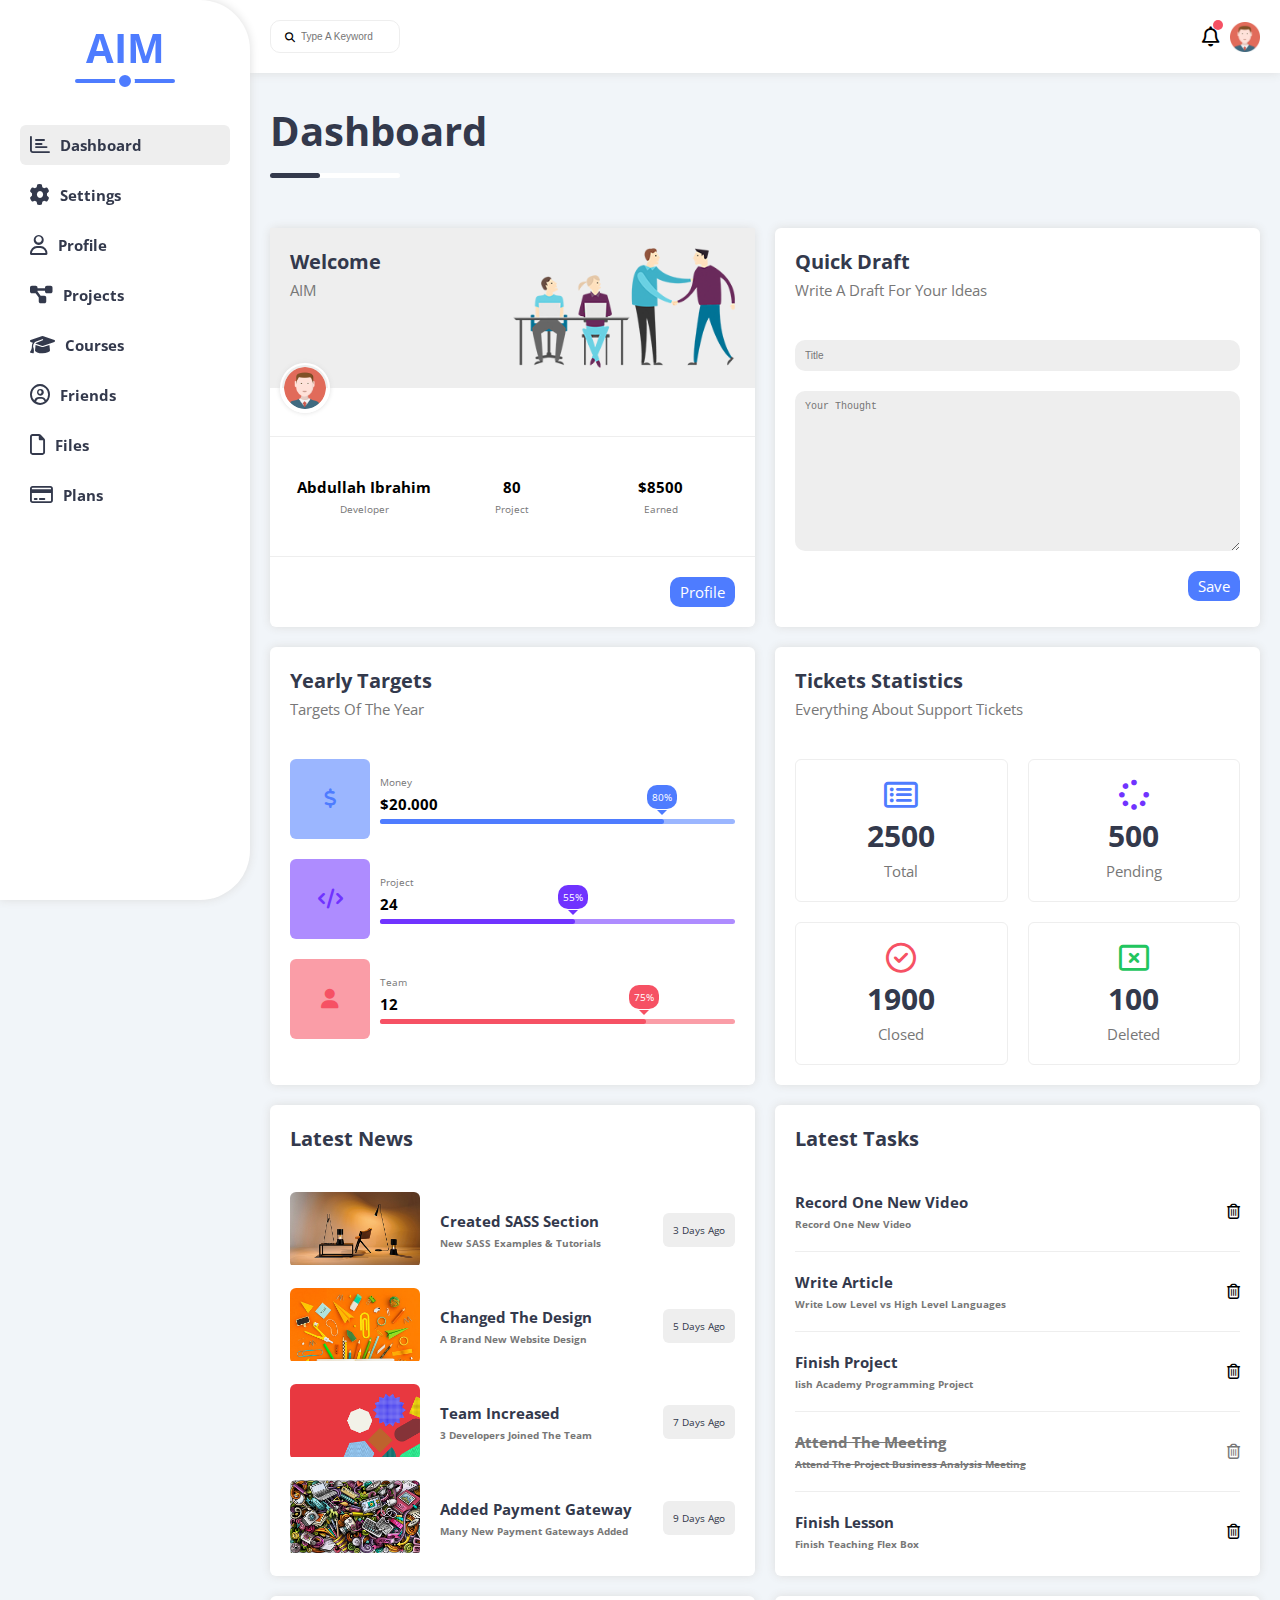
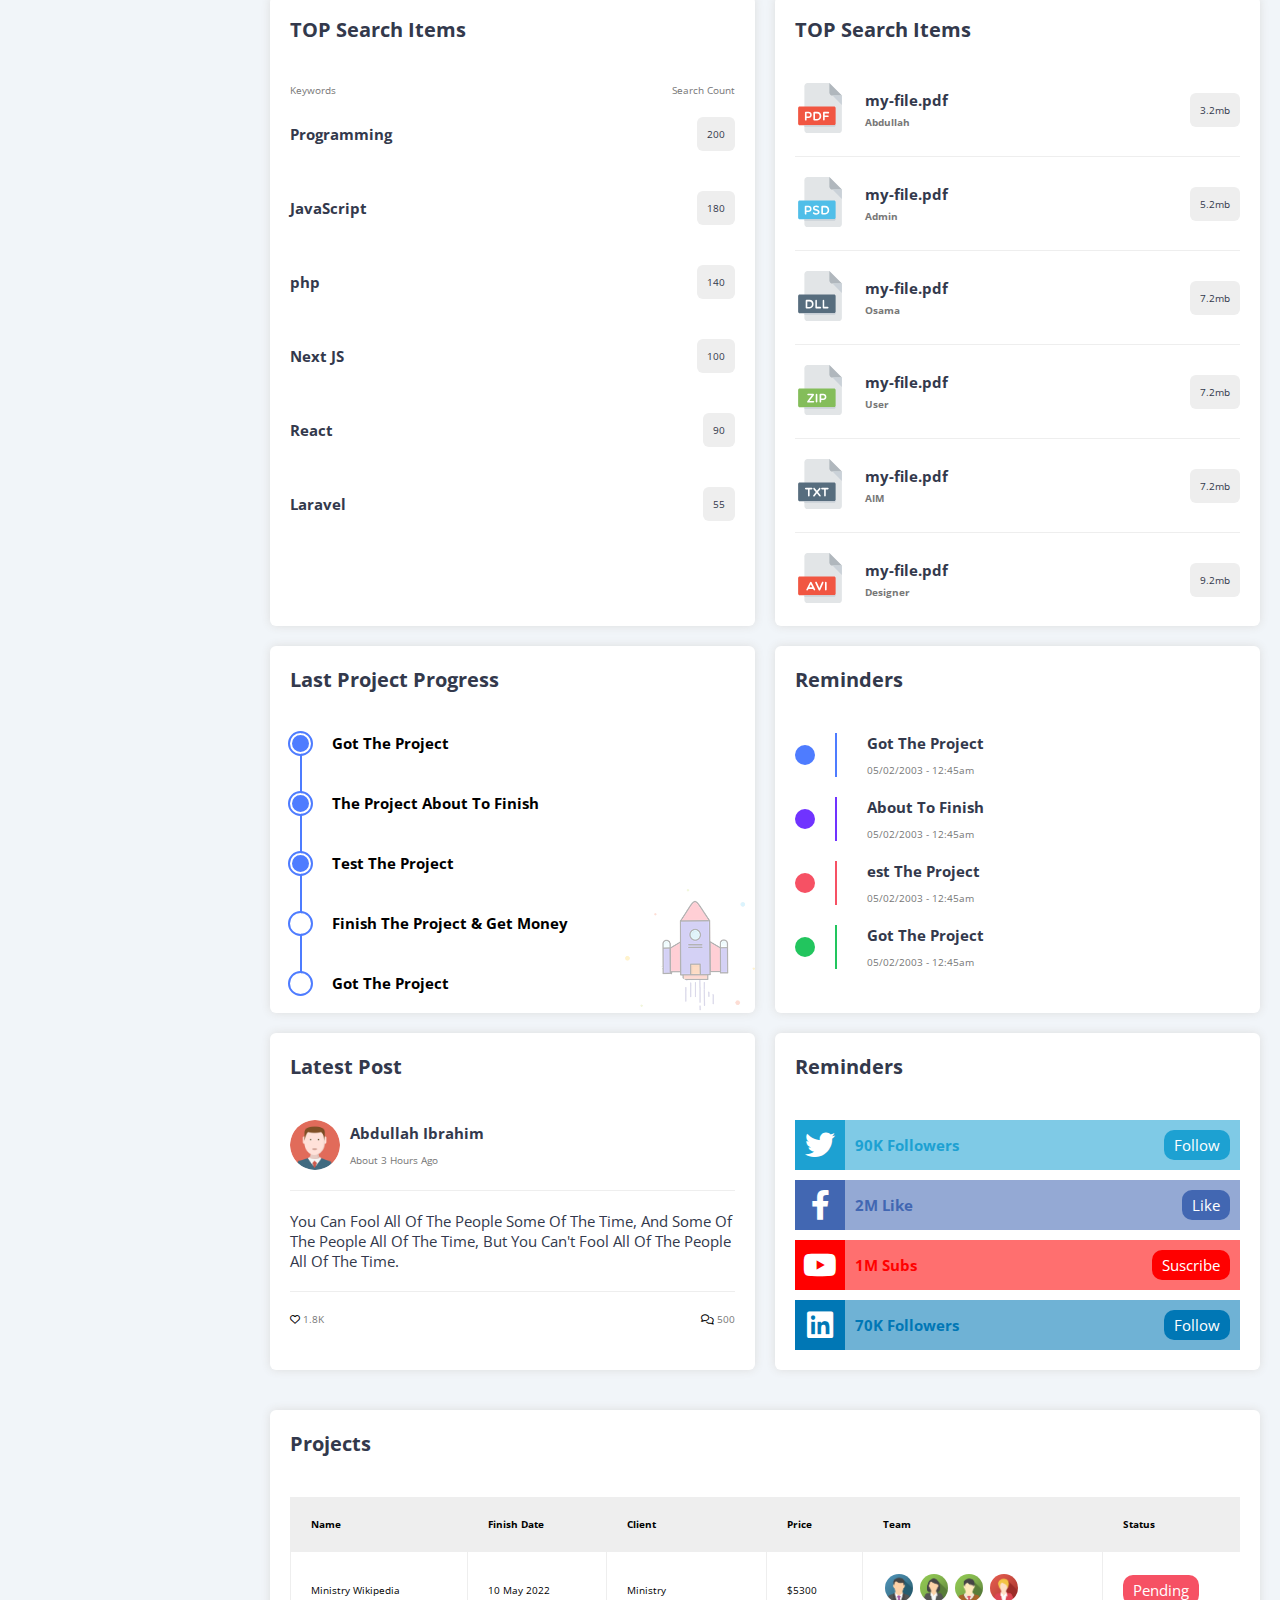
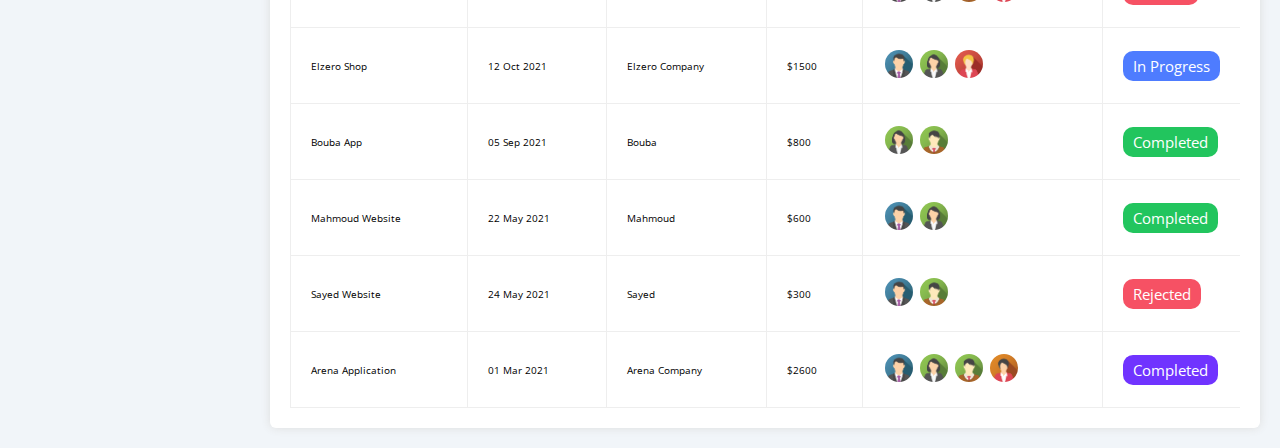
==== index.html @ d577dc4a "Original Project" ====
<!DOCTYPE html>
<html lang="en">
  <head>
    <meta charset="UTF-8" />
    <meta http-equiv="X-UA-Compatible" content="IE=edge" />
    <meta name="viewport" content="width=device-width, initial-scale=1.0" />
    <!-- Framework -->
    <link rel="stylesheet" href="css/framework.css" />
    <link rel="stylesheet" href="css/master.css" />
    <!-- Icons -->
    <link rel="stylesheet" href="css/all.min.css" />
    <!-- Fonts -->
    <link rel="preconnect" href="https://fonts.googleapis.com" />
    <link rel="preconnect" href="https://fonts.gstatic.com" crossorigin />
    <link
      href="https://fonts.googleapis.com/css2?family=Open+Sans:wght@300;400;500;600;700;800&display=swap"
      rel="stylesheet"
    />
    <title>Dashboard</title>
  </head>
  <body>
    <div class="page d-flex">
      <!-- ^ Start sidebar -->
      <div class="sidebar bg-white p-20 box-sh p-fixed h-full">
        <h3
          class="c-1 txt-tm-up txt-c mb-20 fs-40 p-relative mq-s-mt-20 mq-s-fs-15"
        >
          aim
        </h3>
        <ul class="list-none p-0 txt-tm-c c-black">
          <li>
            <a
              class="active d-flex align-c c-black rad-6 p-10 bg-eee mb-10 mq-s-d-c tn-05"
              href="index.html"
            >
              <i class="fa-regular fa-chart-bar fs-20"></i>
              <span class="ml-10 mq-s-hide fs-15">dashboard</span>
            </a>
          </li>
          <li>
            <a
              class="d-flex align-c c-black rad-6 p-10 mb-10 mq-s-d-c tn-05"
              href="settings.html"
            >
              <i class="fa-solid fa-gear fs-20"></i>
              <span class="ml-10 mq-s-hide fs-15">Settings</span>
            </a>
          </li>
          <li>
            <a
              class="d-flex align-c c-black rad-6 p-10 mb-10 mq-s-d-c tn-05"
              href="profile.html"
            >
              <i class="fa-regular fa-user fs-20"></i>
              <span class="ml-10 mq-s-hide fs-15">Profile</span>
            </a>
          </li>
          <li>
            <a
              class="d-flex align-c c-black rad-6 p-10 mb-10 mq-s-d-c tn-05"
              href="projects.html"
            >
              <i class="fa-solid fa-diagram-project fs-20"></i>
              <span class="ml-10 mq-s-hide fs-15">Projects</span>
            </a>
          </li>
          <li>
            <a
              class="d-flex align-c c-black rad-6 p-10 mb-10 mq-s-d-c tn-05"
              href="courses.html"
            >
              <i class="fa-solid fa-graduation-cap fs-20"></i>
              <span class="ml-10 mq-s-hide fs-15">Courses</span>
            </a>
          </li>
          <li>
            <a
              class="d-flex align-c c-black rad-6 p-10 mb-10 mq-s-d-c tn-05"
              href="friends.html"
            >
              <i class="fa-regular fa-circle-user fs-20"></i>
              <span class="ml-10 mq-s-hide fs-15">Friends</span>
            </a>
          </li>
          <li>
            <a
              class="d-flex align-c c-black rad-6 p-10 mb-10 mq-s-d-c tn-05"
              href="files.html"
            >
              <i class="fa-regular fa-file fs-20"></i>
              <span class="ml-10 mq-s-hide fs-15">Files</span>
            </a>
          </li>
          <li>
            <a
              class="d-flex align-c c-black rad-6 p-10 mb-10 mq-s-d-c tn-05"
              href="plans.html"
            >
              <i class="fa-regular fa-credit-card fs-20"></i>
              <span class="ml-10 mq-s-hide fs-15">Plans</span>
            </a>
          </li>
        </ul>
      </div>
      <!-- ^ End sidebar -->
      <div class="content w-full of-h">
        <!-- & Start Head -->
        <div
          class="head bg-white pl-270 mq-s-pl-72 p-20 mq-s-p-10 between-flex box-sh"
        >
          <div class="search p-relative">
            <input
              class="w-130 p-10 pl-30 bd-1-eee rad-10 tn-05"
              type="search"
              placeholder="Type A Keyword"
            />
          </div>
          <div class="icons d-flex align-c gap-10">
            <span class="p-relative notification">
              <i class="fa-regular fa-bell fa-2xl"></i>
            </span>
            <img class="w-30" src="imgs/avatar.png" alt="" />
          </div>
        </div>
        <!-- & End Head -->
        <h1
          class="ml-270 mq-s-ml-72 fs-40 mq-s-fs-30 c-black mt-30 mb-50 p-relative txt-tm-c"
        >
          dashboard
        </h1>
        <div
          class="wrapper d-grid grid-450 mobile-grid gap-20 pl-270 mq-s-pl-72 p-20 mq-s-p-10"
        >
          <!-- ! Start Welcome -->
          <div class="welcome box-sh mq-s-txt-c rad-6 bg-white txt-tm-c">
            <div
              class="intro bg-eee p-20 mq-s-p-10 mq-s-pb-30 d-flex space-between"
            >
              <div>
                <h2 class="m-0 fs-20 c-black txt-tm-c">welcome</h2>
                <p class="c-grey mt-5 fs-15 txt-tm-up">aim</p>
              </div>
              <img class="max-w-half mq-s-hide" src="imgs/welcome.png" alt="" />
            </div>
            <img src="imgs/avatar.png" alt="" class="avatar w-50 rounded" />
            <div
              class="body mt-20 mq-s-mt-10 mb-20 mq-s-mb-10 p-20 mq-s-p-10 d-flex mobile-block bdt-1-eee bdb-1-eee"
            >
              <div class="pt-20 mq-s-pb-10 pb-20 mq-s-pb-10 txt-c flex-1">
                <h3 class="fs-15 txt-tm-c">abdullah ibrahim</h3>
                <p class="txt-tm-c c-grey mt-5">developer</p>
              </div>
              <div class="pt-20 mq-s-pb-10 pb-20 mq-s-pb-10 txt-c flex-1">
                <h3 class="fs-15 txt-tm-c">80</h3>
                <p class="txt-tm-c c-grey mt-5">project</p>
              </div>
              <div class="pt-20 mq-s-pb-10 pb-20 mq-s-pb-10 txt-c flex-1">
                <h3 class="fs-15 txt-tm-c">$8500</h3>
                <p class="txt-tm-c c-grey mt-5">earned</p>
              </div>
            </div>
            <a
              href="profile.html"
              class="visit mb-20 mq-s-mb-10 mr-20 mq-m-lr-auto ml-auto bg-1 c-white btn-shape"
              >Profile</a
            >
          </div>
          <!-- ! End Welcome -->
          <!-- ! Start Drafts -->
          <div class="draft box-sh rad-6 bg-white">
            <div class="intro p-20 mq-s-p-10 mq-s-pb-30 txt-tm-c">
              <h2 class="m-0 fs-20 c-black">quick draft</h2>
              <p class="c-grey mt-5 fs-15">write a draft for your ideas</p>
            </div>
            <div class="form p-20 mq-s-p-10 d-flex f-column gap-20 mq-s-gap-10">
              <input
                type="text"
                placeholder="Title"
                class="bg-eee bd-none rad-10 p-10"
              />
              <textarea
                placeholder="Your Thought"
                class="bg-eee bd-none rad-10 p-10 h-160"
              ></textarea>
            </div>
            <a
              href="index.html"
              class="visit mb-20 mq-s-mb-10 mr-20 mq-m-lr-auto ml-auto bg-1 c-white btn-shape"
              >Save</a
            >
          </div>
          <!-- ! End Drafts -->
          <!-- ! Start Targets -->
          <div class="targets box-sh bg-white rad-6">
            <div class="intro p-20 mq-s-p-10 mq-s-pb-30 txt-tm-c">
              <h2 class="m-0 fs-20 c-black">Yearly Targets</h2>
              <p class="c-grey mt-5 fs-15">Targets Of The Year</p>
            </div>
            <div class="targets-row p-20 mq-s-p-10 d-flex f-column gap-20">
              <div class="target-row d-flex align-c gap-10">
                <div class="icon bg-1-t center-flex rad-6 w-80 h-80">
                  <i class="fa-solid fa-dollar-sign fs-20 c-1"></i>
                </div>
                <div class="info flex-1">
                  <p class="mb-5 c-grey">Money</p>
                  <h3 class="fs-15 mb-5">$20.000</h3>
                  <div class="prog-holder w-full h-5 rad-10 rad-10 bg-1-t">
                    <span
                      style="width: 80%"
                      data-progress="80%"
                      class="d-block c-white p-relative h-5 rad-10 bg-1"
                    ></span>
                  </div>
                </div>
              </div>
              <div class="target-row d-flex align-c gap-10">
                <div class="icon bg-2-t center-flex rad-6 w-80 h-80">
                  <i class="fa-solid fa-code fs-20 c-2"></i>
                </div>
                <div class="info flex-1">
                  <p class="mb-5 c-grey">Project</p>
                  <h3 class="fs-15 mb-5">24</h3>
                  <div class="prog-holder w-full h-5 rad-10 rad-10 bg-2-t">
                    <span
                      style="width: 55%"
                      data-progress="55%"
                      class="d-block c-white p-relative h-5 rad-10 bg-2"
                    ></span>
                  </div>
                </div>
              </div>
              <div class="target-row d-flex align-c gap-10">
                <div class="icon bg-3-t center-flex rad-6 w-80 h-80">
                  <i class="fa-solid fa-user fs-20 c-3"></i>
                </div>
                <div class="info flex-1">
                  <p class="mb-5 c-grey">Team</p>
                  <h3 class="fs-15 mb-5">12</h3>
                  <div class="prog-holder w-full h-5 rad-10 rad-10 bg-3-t">
                    <span
                      style="width: 75%"
                      data-progress="75%"
                      class="d-block c-white p-relative h-5 rad-10 bg-3"
                    ></span>
                  </div>
                </div>
              </div>
            </div>
          </div>
          <!-- ! End Targets -->
          <!-- ! Start Tickets -->
          <div class="ticket box-sh bg-white rad-6">
            <div class="intro p-20 mq-s-p-10 mq-s-pb-30 txt-tm-c">
              <h2 class="m-0 fs-20 c-black">Tickets Statistics</h2>
              <p class="c-grey mt-5 fs-15">Everything About Support Tickets</p>
            </div>
            <div
              class="tickets-card p-20 mq-s-p-10 d-flex f-wrap gap-20 mq-s-gap-10"
            >
              <div
                class="card bd-1-eee rad-6 c-grey fs-15 center-flex f-column p-20 mq-s-p-10"
              >
                <i class="fa-regular fa-rectangle-list fa-2x mb-5 c-1"></i>
                <span class="d-block c-black fw-bold fs-20 mb-5">2500</span>
                Total
              </div>
              <div
                class="card bd-1-eee rad-6 c-grey fs-15 center-flex f-column p-20 mq-s-p-10"
              >
                <i class="fa-solid fa-spinner fa-2x mb-5 c-2"></i>
                <span class="d-block c-black fw-bold fs-20 mb-5">500</span>
                Pending
              </div>
              <div
                class="card bd-1-eee rad-6 c-grey fs-15 center-flex f-column p-20 mq-s-p-10"
              >
                <i class="fa-regular fa-circle-check fa-2x mb-5 c-3"></i>
                <span class="d-block c-black fw-bold fs-20 mb-5">1900</span>
                Closed
              </div>
              <div
                class="card bd-1-eee rad-6 c-grey fs-15 center-flex f-column p-20 mq-s-p-10"
              >
                <i class="fa-regular fa-rectangle-xmark fa-2x mb-5 c-4"></i>
                <span class="d-block c-black fw-bold fs-20 mb-5">100</span>
                Deleted
              </div>
            </div>
          </div>
          <!-- ! End Tickets -->
          <!-- ! End latest News -->
          <div class="latest-news box-sh bg-white rad-6">
            <div class="intro p-20 mq-s-p-10 mq-s-pb-30 txt-tm-c">
              <h2 class="m-0 fs-20 c-black">Latest News</h2>
            </div>
            <div class="news f-column p-20 mq-s-p-10 d-flex">
              <div class="news-row pb-20 center-flex gap-20 mq-s-gap-10">
                <div class="img of-h rad-6">
                  <img class="w-130" src="imgs/news-01.png" alt="" />
                </div>
                <div class="info between-flex flex-1">
                  <h3 class="c-black fs-15">
                    Created SASS Section
                    <span class="d-block c-grey mt-5"
                      >New SASS Examples & Tutorials</span
                    >
                  </h3>
                  <p class="p-10 rad-6 bg-eee c-black">3 Days Ago</p>
                </div>
              </div>
              <div class="news-row pb-20 center-flex gap-20 mq-s-gap-10">
                <div class="img of-h rad-6">
                  <img class="w-130" src="imgs/news-02.png" alt="" />
                </div>
                <div class="info between-flex flex-1">
                  <h3 class="c-black fs-15">
                    Changed The Design
                    <span class="d-block c-grey mt-5"
                      >A Brand New Website Design</span
                    >
                  </h3>
                  <p class="p-10 rad-6 bg-eee c-black">5 Days Ago</p>
                </div>
              </div>
              <div class="news-row pb-20 center-flex gap-20 mq-s-gap-10">
                <div class="img of-h rad-6">
                  <img class="w-130" src="imgs/news-03.png" alt="" />
                </div>
                <div class="info between-flex flex-1">
                  <h3 class="c-black fs-15">
                    Team Increased
                    <span class="d-block c-grey mt-5"
                      >3 Developers Joined The Team</span
                    >
                  </h3>
                  <p class="p-10 rad-6 bg-eee c-black">7 Days Ago</p>
                </div>
              </div>
              <div class="news-row center-flex gap-20 mq-s-gap-10">
                <div class="img of-h rad-6">
                  <img class="w-130" src="imgs/news-04.png" alt="" />
                </div>
                <div class="info between-flex flex-1">
                  <h3 class="c-black fs-15">
                    Added Payment Gateway
                    <span class="d-block c-grey mt-5"
                      >Many New Payment Gateways Added</span
                    >
                  </h3>
                  <p class="p-10 rad-6 bg-eee c-black">9 Days Ago</p>
                </div>
              </div>
            </div>
          </div>
          <!-- ! End latest News -->
          <!-- ! Start latest Tasks -->
          <div class="latest-tasks box-sh bg-white rad-6">
            <div class="intro p-20 mq-s-p-10 mq-s-pb-30 txt-tm-c">
              <h2 class="m-0 fs-20 c-black">Latest Tasks</h2>
            </div>
            <div class="tasks f-column p-20 mq-s-p-10 d-flex gap-20">
              <div
                class="info pb-20 mq-s-pt-10 mq-s-pb-10 bdb-1-eee between-flex flex-1"
              >
                <h3 class="c-black fs-15">
                  Record One New Video
                  <span class="d-block mt-5 c-grey">Record One New Video</span>
                </h3>
                <i class="fa-regular fa-trash-can delete fs-15 tn-05"></i>
              </div>
              <div class="info pb-20 mq-s-pb-10 bdb-1-eee between-flex flex-1">
                <h3 class="c-black fs-15">
                  Write Article
                  <span class="d-block 15 mt-5 c-grey"
                    >Write Low Level vs High Level Languages</span
                  >
                </h3>
                <i class="fa-regular fa-trash-can delete fs-15 tn-05"></i>
              </div>
              <div class="info pb-20 mq-s-pb-10 bdb-1-eee between-flex flex-1">
                <h3 class="c-black fs-15">
                  Finish Project
                  <span class="d-block mt-5 c-grey"
                    >lish Academy Programming Project</span
                  >
                </h3>
                <i class="fa-regular fa-trash-can delete fs-15 tn-05"></i>
              </div>
              <div class="info pb-20 mq-s-pb-10 bdb-1-eee between-flex flex-1">
                <h3 class="fd-done c-grey fs-15">
                  Attend The Meeting
                  <span class="fd-done d-block mt-5 c-grey"
                    >Attend The Project Business Analysis Meeting</span
                  >
                </h3>
                <i
                  class="fa-regular fa-trash-can delete fs-15 c-grey tn-05"
                ></i>
              </div>
              <div class="info between-flex flex-1">
                <h3 class="c-black fs-15">
                  Finish Lesson
                  <span class="d-block mt-5 c-grey"
                    >Finish Teaching Flex Box</span
                  >
                </h3>
                <i class="fa-regular fa-trash-can delete fs-15 tn-05"></i>
              </div>
            </div>
          </div>
          <!-- ! End latest Tasks -->
          <!-- ! Start TOP Search -->
          <div class="top-search box-sh bg-white rad-6">
            <div class="intro p-20 mq-s-p-10 mq-s-pb-30 txt-tm-c">
              <h2 class="m-0 fs-20 c-black">TOP Search Items</h2>
            </div>
            <div class="items d-flex f-column p-20 mq-s-p-10 d-flex">
              <div class="info pb-10 mq-s-pt-10 between-flex flex-1">
                <p class="c-grey">Keywords</p>
                <p class="c-grey">Search Count</p>
              </div>
              <div
                class="info pt-20 pb-20 mq-s-pt-10 mq-s-pb-10 between-flex flex-1"
              >
                <h3 class="c-black fs-15">Programming</h3>
                <p class="p-10 rad-6 bg-eee c-black">200</p>
              </div>
              <div
                class="info pt-20 pb-20 mq-s-pt-10 mq-s-pb-10 between-flex flex-1"
              >
                <h3 class="c-black fs-15">JavaScript</h3>
                <p class="p-10 rad-6 bg-eee c-black">180</p>
              </div>
              <div
                class="info pt-20 pb-20 mq-s-pt-10 mq-s-pb-10 between-flex flex-1"
              >
                <h3 class="c-black fs-15">php</h3>
                <p class="p-10 rad-6 bg-eee c-black">140</p>
              </div>
              <div
                class="info pt-20 pb-20 mq-s-pt-10 mq-s-pb-10 between-flex flex-1"
              >
                <h3 class="c-black fs-15">Next JS</h3>
                <p class="p-10 rad-6 bg-eee c-black">100</p>
              </div>
              <div
                class="info pt-20 pb-20 mq-s-pt-10 mq-s-pb-10 between-flex flex-1"
              >
                <h3 class="c-black fs-15">React</h3>
                <p class="p-10 rad-6 bg-eee c-black">90</p>
              </div>
              <div class="info pt-20 mq-s-pt-10 between-flex flex-1">
                <h3 class="c-black fs-15">Laravel</h3>
                <p class="p-10 rad-6 bg-eee c-black">55</p>
              </div>
            </div>
          </div>
          <!-- ! End TOP Search -->
          <!-- ! Start Latest Uploads -->
          <div class="latest-uploads box-sh bg-white rad-6">
            <div class="intro p-20 mq-s-p-10 mq-s-pb-30 txt-tm-c">
              <h2 class="m-0 fs-20 c-black">TOP Search Items</h2>
            </div>
            <div class="news f-column p-20 mq-s-p-10 d-flex">
              <div
                class="news-row bdb-1-eee pb-20 center-flex gap-20 mq-s-gap-10"
              >
                <div class="img of-h rad-6">
                  <img class="w-50" src="imgs/pdf.svg" alt="" />
                </div>
                <div class="info between-flex flex-1">
                  <h3 class="c-black fs-15">
                    my-file.pdf
                    <span class="d-block c-grey mt-5">Abdullah</span>
                  </h3>
                  <p class="p-10 rad-6 bg-eee c-black">3.2mb</p>
                </div>
              </div>
              <div
                class="news-row bdb-1-eee pt-20 pb-20 center-flex gap-20 mq-s-gap-10"
              >
                <div class="img of-h rad-6">
                  <img class="w-50" src="imgs/psd.svg" alt="" />
                </div>
                <div class="info between-flex flex-1">
                  <h3 class="c-black fs-15">
                    my-file.pdf
                    <span class="d-block c-grey mt-5">Admin</span>
                  </h3>
                  <p class="p-10 rad-6 bg-eee c-black">5.2mb</p>
                </div>
              </div>
              <div
                class="news-row bdb-1-eee pt-20 pb-20 center-flex gap-20 mq-s-gap-10"
              >
                <div class="img of-h rad-6">
                  <img class="w-50" src="imgs/dll.svg" alt="" />
                </div>
                <div class="info between-flex flex-1">
                  <h3 class="c-black fs-15">
                    my-file.pdf
                    <span class="d-block c-grey mt-5">Osama</span>
                  </h3>
                  <p class="p-10 rad-6 bg-eee c-black">7.2mb</p>
                </div>
              </div>
              <div
                class="news-row bdb-1-eee pt-20 pb-20 center-flex gap-20 mq-s-gap-10"
              >
                <div class="img of-h rad-6">
                  <img class="w-50" src="imgs/zip.svg" alt="" />
                </div>
                <div class="info between-flex flex-1">
                  <h3 class="c-black fs-15">
                    my-file.pdf
                    <span class="d-block c-grey mt-5">User</span>
                  </h3>
                  <p class="p-10 rad-6 bg-eee c-black">7.2mb</p>
                </div>
              </div>
              <div
                class="news-row bdb-1-eee pt-20 pb-20 center-flex gap-20 mq-s-gap-10"
              >
                <div class="img of-h rad-6">
                  <img class="w-50" src="imgs/txt.svg" alt="" />
                </div>
                <div class="info between-flex flex-1">
                  <h3 class="c-black fs-15">
                    my-file.pdf
                    <span class="d-block c-grey mt-5">AIM</span>
                  </h3>
                  <p class="p-10 rad-6 bg-eee c-black">7.2mb</p>
                </div>
              </div>
              <div class="news-row pt-20 center-flex gap-20 mq-s-gap-10">
                <div class="img of-h rad-6">
                  <img class="w-50" src="imgs/avi.svg" alt="" />
                </div>
                <div class="info between-flex flex-1">
                  <h3 class="c-black fs-15">
                    my-file.pdf
                    <span class="d-block c-grey mt-5">Designer</span>
                  </h3>
                  <p class="p-10 rad-6 bg-eee c-black">9.2mb</p>
                </div>
              </div>
            </div>
          </div>
          <!-- ! End Latest Uploads -->
          <!-- ! End Last Project -->
          <div class="last-project p-relative box-sh bg-white rad-6">
            <img class="p-absolute w-130" src="imgs/project.png" alt="" />
            <div class="intro p-20 mq-s-p-10 mq-s-pb-30 txt-tm-c">
              <h2 class="m-0 fs-20 c-black">Last Project Progress</h2>
            </div>
            <ul
              class="list-none d-flex f-column pr-20 pl-30 mt-20 mq-s-mt-10 ml-30 mb-20 bdl-2-bg1"
            >
              <li class="pb-20 p-relative done fs-15 fw-bold">
                Got The Project
              </li>
              <li class="pb-20 pt-20 p-relative done fs-15 fw-bold">
                The Project About To Finish
              </li>
              <li class="pb-20 pt-20 p-relative done fs-15 fw-bold">
                Test The Project
              </li>
              <li class="pb-20 pt-20 p-relative current fs-15 fw-bold">
                Finish The Project & Get Money
              </li>
              <li class="p-relative pt-20 fs-15 fw-bold">Got The Project</li>
            </ul>
          </div>
          <!-- ! End Last Project -->
          <!-- ! Start Reminders -->
          <div class="reminders box-sh bg-white rad-6">
            <div class="intro p-20 mq-s-p-10 mq-s-pb-30 txt-tm-c">
              <h2 class="m-0 fs-20 c-black">Reminders</h2>
            </div>
            <ul class="list-none d-flex f-column p-20 mq-s-p-10">
              <li class="pb-20 d-flex align-c">
                <span class="d-block rounded mr-20 bg-1 p-10"></span>
                <div class="d-flex f-column gap-10 pl-30 bdl-2-bg1">
                  <h3 class="c-black fs-15">Got The Project</h3>
                  <p class="c-grey">05/02/2003 - 12:45am</p>
                </div>
              </li>
              <li class="pb-20 d-flex align-c">
                <span class="d-block rounded mr-20 bg-2 p-10"></span>
                <div class="d-flex f-column gap-10 pl-30 bdl-2-bg2">
                  <h3 class="c-black fs-15">About To Finish</h3>
                  <p class="c-grey">05/02/2003 - 12:45am</p>
                </div>
              </li>
              <li class="pb-20 d-flex align-c">
                <span class="d-block rounded mr-20 bg-3 p-10"></span>
                <div class="d-flex f-column gap-10 pl-30 bdl-2-bg3">
                  <h3 class="c-black fs-15">est The Project</h3>
                  <p class="c-grey">05/02/2003 - 12:45am</p>
                </div>
              </li>
              <li class="d-flex align-c">
                <span class="d-block rounded mr-20 bg-4 p-10"></span>
                <div class="d-flex f-column gap-10 pl-30 bdl-2-bg4">
                  <h3 class="c-black fs-15">Got The Project</h3>
                  <p class="c-grey">05/02/2003 - 12:45am</p>
                </div>
              </li>
            </ul>
          </div>
          <!-- ! End Reminders -->
          <!-- ! End Latest Post -->
          <div class="latest-post box-sh bg-white rad-6 p-20 mq-s-p-10">
            <div class="intro mb-20 mq-s-mb-30 txt-tm-c">
              <h2 class="m-0 fs-20 c-black">Latest Post</h2>
            </div>
            <div class="posts d-flex f-column pt-20 mq-s-pt-10">
              <div class="info d-flex align-c gap-10 pb-20 bdb-1-eee">
                <img class="rounded w-50" src="imgs/avatar.png" alt="" />
                <div class="d-flex f-column gap-10">
                  <h3 class="c-black fs-15">Abdullah Ibrahim</h3>
                  <p class="c-grey">About 3 Hours Ago</p>
                </div>
              </div>
              <div class="text pt-20 pb-20 bdb-1-eee c-black fs-15">
                You Can Fool All Of The People Some Of The Time, And Some Of The
                People All Of The Time, But You Can't Fool All Of The People All
                Of The Time.
              </div>
              <div class="reacts between-flex pt-20">
                <div class="react">
                  <i class="fa-regular fa-heart"></i>
                  <span class="c-grey">1.8K</span>
                </div>
                <div class="comment">
                  <i class="fa-regular fa-comments"></i>
                  <span class="c-grey">500</span>
                </div>
              </div>
            </div>
          </div>
          <!-- ! End Latest Post -->
          <!-- ! Social Media Stats -->
          <div class="social-media box-sh bg-white rad-6 p-20 mq-s-p-10">
            <div class="intro mb-20 mq-s-mb-30 txt-tm-c">
              <h2 class="m-0 fs-20 c-black">Reminders</h2>
            </div>
            <div class="medias d-flex f-column gap-10 pt-20 mq-s-pt-10">
              <div class="media-row d-flex">
                <div class="icon center-flex w-50 tn-05">
                  <i class="fab fa-twitter fs-30 c-white"></i>
                </div>
                <div class="stat between-flex flex-1 p-10">
                  <span class="fw-bold fs-15">90K Followers</span>
                  <a href="#" class="visit c-white btn-shape">Follow</a>
                </div>
              </div>
              <div class="media-row d-flex">
                <div class="icon center-flex w-50 tn-05">
                  <i class="fab fa-facebook-f fs-30 c-white"></i>
                </div>
                <div class="stat between-flex flex-1 p-10">
                  <span class="fw-bold fs-15">2M Like</span>
                  <a href="#" class="visit c-white btn-shape">Like</a>
                </div>
              </div>
              <div class="media-row d-flex">
                <div class="icon center-flex w-50 tn-05">
                  <i class="fab fa-youtube fs-30 c-white"></i>
                </div>
                <div class="stat between-flex flex-1 p-10">
                  <span class="fw-bold fs-15">1M Subs</span>
                  <a href="#" class="visit c-white btn-shape">Suscribe</a>
                </div>
              </div>
              <div class="media-row d-flex">
                <div class="icon center-flex w-50 tn-05">
                  <i class="fab fa-linkedin fs-30 c-white"></i>
                </div>
                <div class="stat between-flex flex-1 p-10">
                  <span class="fw-bold fs-15">70K Followers</span>
                  <a href="#" class="visit c-white btn-shape">Follow</a>
                </div>
              </div>
            </div>
          </div>
          <!-- ! Social Media Stats -->
        </div>
        <!-- ! Social Projects -->
        <div
          class="project-table ml-270 mq-s-ml-72 p-20 mq-s-p-10 box-sh bg-white rad-6 m-20"
        >
          <div class="intro mb-20 mq-s-mb-30 txt-tm-c">
            <h2 class="m-0 fs-20 c-black">Projects</h2>
          </div>
          <div class="responsive-table pt-20 mq-s-pt-10">
            <table class="fs-15 w-full">
              <thead>
                <tr>
                  <td>Name</td>
                  <td>Finish Date</td>
                  <td>Client</td>
                  <td>Price</td>
                  <td>Team</td>
                  <td>Status</td>
                </tr>
              </thead>
              <tbody>
                <tr>
                  <td>Ministry Wikipedia</td>
                  <td>10 May 2022</td>
                  <td>Ministry</td>
                  <td>$5300</td>
                  <td>
                    <img src="imgs/team-01.png" alt="" />
                    <img src="imgs/team-02.png" alt="" />
                    <img src="imgs/team-03.png" alt="" />
                    <img src="imgs/team-05.png" alt="" />
                  </td>
                  <td>
                    <span class="visit btn-shape bg-3 c-white">Pending</span>
                  </td>
                </tr>
                <tr>
                  <td>Elzero Shop</td>
                  <td>12 Oct 2021</td>
                  <td>Elzero Company</td>
                  <td>$1500</td>
                  <td>
                    <img src="imgs/team-01.png" alt="" />
                    <img src="imgs/team-02.png" alt="" />
                    <img src="imgs/team-05.png" alt="" />
                  </td>
                  <td>
                    <span class="visit btn-shape bg-1 c-white"
                      >In Progress</span
                    >
                  </td>
                </tr>
                <tr>
                  <td>Bouba App</td>
                  <td>05 Sep 2021</td>
                  <td>Bouba</td>
                  <td>$800</td>
                  <td>
                    <img src="imgs/team-02.png" alt="" />
                    <img src="imgs/team-03.png" alt="" />
                  </td>
                  <td>
                    <span class="visit btn-shape bg-4 c-white">Completed</span>
                  </td>
                </tr>
                <tr>
                  <td>Mahmoud Website</td>
                  <td>22 May 2021</td>
                  <td>Mahmoud</td>
                  <td>$600</td>
                  <td>
                    <img src="imgs/team-01.png" alt="" />
                    <img src="imgs/team-02.png" alt="" />
                  </td>
                  <td>
                    <span class="visit btn-shape bg-4 c-white">Completed</span>
                  </td>
                </tr>
                <tr>
                  <td>Sayed Website</td>
                  <td>24 May 2021</td>
                  <td>Sayed</td>
                  <td>$300</td>
                  <td>
                    <img src="imgs/team-01.png" alt="" />
                    <img src="imgs/team-03.png" alt="" />
                  </td>
                  <td>
                    <span class="visit btn-shape bg-3 c-white">Rejected</span>
                  </td>
                </tr>
                <tr>
                  <td>Arena Application</td>
                  <td>01 Mar 2021</td>
                  <td>Arena Company</td>
                  <td>$2600</td>
                  <td>
                    <img src="imgs/team-01.png" alt="" />
                    <img src="imgs/team-02.png" alt="" />
                    <img src="imgs/team-03.png" alt="" />
                    <img src="imgs/team-04.png" alt="" />
                  </td>
                  <td>
                    <span class="visit btn-shape bg-2 c-white">Completed</span>
                  </td>
                </tr>
              </tbody>
            </table>
          </div>
        </div>
        <!-- ! Social Projects -->
      </div>
    </div>
  </body>
</html>
---- css/framework.css ----
:root {
  --bg-white: #fff;
  --bg-eee: #eee;
  --main-c: #4e7cff;
  --main-c-t: #4e7dff90;
  --main-alt-c: #3268fb;
  --second-c: #7033ff;
  --second-c-t: #7033ff90;
  --third-c: #f65164;
  --third-c-t: #f6516490;
  --fourth-c: #22c55e;
  --fourth-c-t: #22c55e90;
  --c-black: #33394c;
  --c-white: #fff;
  --rad-6: 6px;
  --rad-10: 10px;
  --rad-half: 50%;
  --box-sh: 0 0 10px #ddd;
  --tn-05: all 0.5s;
  --tn-1: all 1s;
}
* {
  font-size: 10px;
}
/* width && height */
.max-w-half {
  max-width: 50%;
}
.max-w-full {
  max-width: 100%;
}
.w-full {
  width: 100%;
}
.w-fit {
  width: fit-content;
}
.w-30 {
  width: 30px;
}
.w-50 {
  width: 50px;
}
.w-70 {
  width: 70px;
}
.w-80 {
  width: 80px;
}
.w-100 {
  width: 100px;
}
.w-130 {
  width: 130px;
}
.min-w-250 {
  min-width: 250px;
}
.w-250 {
  width: 250px;
}
.h-full {
  min-height: 100%;
}
.h-5 {
  height: 5px;
}
.h-10 {
  height: 10px;
}
.h-50 {
  height: 50px;
}
.minh-80 {
  min-height: 80px;
}
.h-80 {
  height: 80px;
}
.h-100 {
  height: 100px;
}
.h-130 {
  height: 130px;
}
.h-160 {
  height: 160px;
}
/* width && height */
/* ! padding && margin */
.p-0 {
  padding: 0px;
}
.pt-0 {
  padding-top: 0px;
}
.pr-0 {
  padding-right: 0px;
}
.pb-0 {
  padding-bottom: 0px;
}
.pl-0 {
  padding-left: 0px;
}
.p-10 {
  padding: 10px;
}
.pt-10 {
  padding-top: 10px;
}
.p-20 {
  padding: 20px;
}
.pr-20 {
  padding-right: 20px;
}
.pt-20 {
  padding-top: 20px;
}
.pb-20 {
  padding-bottom: 20px;
}
.pl-20 {
  padding-left: 20px;
}
.pl-30 {
  padding-left: 30px;
}
.pl-260 {
  padding-left: 260px;
}
.pl-270 {
  padding-left: 270px;
}
.m-auto {
  margin: auto;
}
.m-lr-auto {
  margin: 0 auto;
}
.mt-auto {
  margin-top: auto;
}
.mr-auto {
  margin-right: auto;
}
.mb-auto {
  margin-bottom: auto;
}
.ml-auto {
  margin-left: auto;
}
.mt-5 {
  margin-top: 5px;
}
.mr-5 {
  margin-right: 5px;
}
.mb-5 {
  margin-bottom: 5px;
}
.mt-10 {
  margin-top: 10px;
}
.mr-10 {
  margin-right: 10px;
}
.mb-10 {
  margin-bottom: 10px;
}
.ml-10 {
  margin-left: 10px;
}
.m-15 {
  margin: 15px;
}
.mb-15 {
  margin-bottom: 15px;
}
.m-20 {
  margin: 20px;
}
.mt-20 {
  margin-top: 20px;
}
.mr-20 {
  margin-right: 20px;
}
.mb-20 {
  margin-bottom: 20px;
}
.ml-20 {
  margin-left: 20px;
}
.mt-30 {
  margin-top: 30px;
}
.ml-30 {
  margin-left: 30px;
}
.mb-50 {
  margin-bottom: 50px;
}
.ml-260 {
  margin-left: 260px;
}
.ml-270 {
  margin-left: 270px;
}
.mt--20 {
  margin-top: -20px;
}
@media (max-width: 767px) {
  .mq-s-p-10 {
    padding: 10px;
  }
  .mq-s-pt-10 {
    padding-top: 10px;
  }
  .mq-s-pb-10 {
    padding-bottom: 20px;
  }
  .mq-s-p-20 {
    padding: 20px;
  }
  .mq-s-pb-30 {
    padding-bottom: 30px;
  }
  .mq-s-pl-72 {
    padding-left: 72px;
  }
  .mq-s-ml-auto {
    margin-left: auto;
  }
  .mq-m-lr-auto {
    margin: 0 auto;
  }
  .mq-s-mt-10 {
    margin-top: 10px;
  }
  .mq-s-mb-10 {
    margin-bottom: 10px;
  }
  .mq-s-mt-20 {
    margin-top: 20px;
  }
  .mq-s-ml-72 {
    margin-left: 72px;
  }
}
/* ! padding && margin */
/* todo fonts */
.list-none {
  list-style: none;
}
.fd-done {
	text-decoration: line-through;
}
.txt-c {
  text-align: center;
}
.txt-tm-c {
  text-transform: capitalize;
}
.txt-tm-up {
  text-transform: uppercase;
}
.fw-bold {
  font-weight: bold;
}
.fw-800 {
  font-weight: 800;
}
.fs-10 {
  font-size: 1em;
}
.fs-13 {
  font-size: 1.3em;
}
.fs-14 {
  font-size: 1.4em;
}
.fs-15 {
  font-size: 1.5em;
}
.fs-20 {
  font-size: 2em;
}
.fs-30 {
  font-size: 3em;
}
.fs-40 {
  font-size: 4em;
}
@media (max-width: 767px) {
  .mq-s-fs-15 {
    font-size: 1.5em;
  }
  .mq-s-fs-30 {
    font-size: 3em;
  }
  .mq-s-txt-c {
    text-align: center;
  }
}
/* todo fonts */
/* ? color */
.bg-eee {
  background-color: var(--bg-eee);
}
.bg-white {
  background-color: var(--bg-white);
}
.bg-1 {
  background-color: var(--main-c);
}
.bg-1-t {
  background-color: var(--main-c-t);
}
.bg-2 {
  background-color: var(--second-c);
}
.bg-2-t {
  background-color: var(--second-c-t);
}
.bg-3 {
  background-color: var(--third-c);
}
.bg-3-t {
  background-color: var(--third-c-t);
}
.bg-4 {
  background-color: var(--fourth-c);
}
.bg-4-t {
  background-color: var(--fourth-c-t);
}
.c-black {
  color: var(--c-black);
}
.c-grey {
  color: #777;
}
.c-white {
  color: var(--c-white);
}
.c-orange {
  color: #f59e0b;
}
.c-1 {
  color: var(--main-c);
}
.c-2 {
  color: var(--second-c);
}
.c-3 {
  color: var(--third-c);
}
.c-4 {
  color: var(--fourth-c);
}
/* ? color */
/* ^ display */
.d-flex {
  display: flex;
}
.f-column {
  flex-direction: column;
}
.f-wrap {
  flex-wrap: wrap;
}
.flex-1 {
  flex: 1;
}
.align-c {
  align-items: center;
}
.space-between {
  justify-content: space-between;
}
.d-grid {
  display: grid;
}
.grid-200 {
  grid-template-columns: repeat(auto-fill, minmax(200px, 1fr));
}
.grid-300 {
  grid-template-columns: repeat(auto-fill, minmax(300px, 1fr));
}
.grid-450 {
  grid-template-columns: repeat(auto-fill, minmax(450px, 1fr));
}
.grid-500 {
  grid-template-columns: repeat(auto-fill, minmax(500px, 1fr));
}
.gap-10 {
  gap: 10px;
}
.gap-20 {
  gap: 20px;
}
.d-block {
  display: block;
}
@media (max-width: 767px) {
  .mq-s-d-c {
    display: flex;
    justify-content: center;
    align-items: center;
  }
  .mq-s-f-column {
    flex-direction: column;
  }
  .mq-s-just-c {
    justify-content: center;
  }
  .mq-s-hide {
    display: none;
  }
  .mobile-block {
    display: block;
  }
  .mobile-grid {
    grid-template-columns: minmax(200px, 1fr);
  }
  .mq-s-gap-10 {
    gap: 10px;
  }
}
@media (min-width: 768px) {
  .mq-just-b {
    justify-content: space-between;
  }
}
/* ^ display */
/* * position */
.p-relative {
  position: relative;
}
.p-absolute {
  position: absolute;
}
.p-fixed {
  position: fixed;
}
/* * position */
/* ~ border && shadow */
.box-sh {
  box-shadow: var(--box-sh);
}
.rad-6 {
  border-radius: var(--rad-6);
  -webkit-border-radius: var(--rad-6);
  -moz-border-radius: var(--rad-6);
  -ms-border-radius: var(--rad-6);
  -o-border-radius: var(--rad-6);
}
.rad-10 {
  border-radius: var(--rad-10);
  -webkit-border-radius: var(--rad-10);
  -moz-border-radius: var(--rad-10);
  -ms-border-radius: var(--rad-10);
  -o-border-radius: var(--rad-10);
}
.rounded {
  border-radius: var(--rad-half);
}
.bd-none {
  border: none;
}
.bd-1-eee {
  border: 1px solid var(--bg-eee);
}
.bdt-1-eee {
  border-top: 1px solid var(--bg-eee);
}
.bdr-1-eee {
  border-right: 1px solid var(--bg-eee);
}
.bdb-1-eee {
  border-bottom: 1px solid var(--bg-eee);
}
.bdl-1-eee {
  border-left: 1px solid var(--bg-eee);
}
.bd-2-eee{
  border: 2px solid var(--bg-eee);
}
.bdl-2-bg1 {
  border-left: 2px solid var(--main-c);
}
.bdl-2-bg2 {
  border-left: 2px solid var(--second-c);
}
.bdl-2-bg3 {
  border-left: 2px solid var(--third-c);
}
.bdl-2-bg4 {
  border-left: 2px solid var(--fourth-c);
}
@media (max-width: 767px) {
  .mq-s-bd-none {
    border: none;
  }
}
/* ~ border && shadow */
/* ^ transition */
.tn-05 {
  transition: var(--tn-05);
  -webkit-transition: var(--tn-05);
  -moz-transition: var(--tn-05);
  -ms-transition: var(--tn-05);
  -o-transition: var(--tn-05);
}
.cursor-p {
  cursor: pointer;
}
.opacity-02 {
  opacity: 0.2;
}
.opacity-half {
  opacity: 0.5;
}
/* ^ transition */
/* & components */
.of-h {
  overflow: hidden;
}
.between-flex {
  display: flex;
  align-items: center;
  justify-content: space-between;
}
.center-flex {
  display: flex;
  align-items: center;
  justify-content: center;
}
.btn-shape {
  display: block;
	width: fit-content;
	padding: 5px 10px;
  font-size: 1.5em;
	border-radius: var(--rad-10);
	transition: var(--tn-05);
}
/* & components */

@media (max-width: 767px) {
  .mq-s-bd-none {
    border: none;
  }
}
@media (max-width: 767px) {}
@media (max-width: 767px) {}
@media (max-width: 767px) {}
---- css/master.css ----
:root {
    --bg-white: #fff;
    --bg-eee: #eee;
    --main-c: #4e7cff;
    --main-alt-c: #3268fb;
    --second-c: #7033ff;
    --third-c: #f65164;
    --third-alt-c: #c51d30;
    --fourth-c: #22c55e;
    --fourth-alt-c: #21a150;
    --fourth-c-t: #22c55e90;
    --c-black: #33394c;
    --rad-6: 6px;
    --rad-10: 10px;
    --rad-half: 50%;
    --box-sh: 0 0 10px #ddd;
    --tn-05: all 0.5s;
    --tn-1: all 1s;
}
* {
    margin: 0;
    padding: 0;
    box-sizing: border-box;
    -webkit-box-sizing: border-box;
    -moz-box-sizing: border-box;
}
*:focus {
    outline: none;
    border-color: #ddd;
    caret-color: var(--second-c);
}
input:focus::placeholder {
    opacity: 0;
    transition: var(--tn-05);
    -webkit-transition: var(--tn-05);
    -moz-transition: var(--tn-05);
    -ms-transition: var(--tn-05);
    -o-transition: var(--tn-05);
}
::-webkit-scrollbar {
    width: 15px;
}
::-webkit-scrollbar-track {
    background-color: var(--bg-white);
}
::-webkit-scrollbar-thumb {
    background-color: var(--main-c);
    transition: var(--tn-05);
    -webkit-transition: var(--tn-05);
    -moz-transition: var(--tn-05);
    -ms-transition: var(--tn-05);
    -o-transition: var(--tn-05);
}
::-webkit-scrollbar-thumb:hover {
    background-color: var(--main-alt-c);

}
html {
    scroll-behavior: smooth;
}
body {
    font-family: 'Open Sans', sans-serif;
    font-size: 10px;
}
a {
    text-decoration: none;
}
.page {
    background-color: #F1F5F9;
    min-height: 100vh;
}
/* ~ Start component */
h1::before, h1::after {
    content: "";
    position: absolute;
    top: calc(100% + 15px);
    left: 0;
    height: 5px;
    border-radius: var(--rad-10);
}
h1::before {
    background-color: var(--bg-white);
    width: 130px;
}
h1::after {
    background-color: var(--c-black);
    width: 50px;
}
h1:hover::after {
	animation: heading-ani 5s infinite;
	-webkit-animation: heading-ani 5s infinite;
}
.toggle-checkbox {
    -webkit-appearance: none;
    appearance: none;
}
.toggle-switch {
    background-color: var(--bg-eee);
    width: 78px;
    height: 32px;
    border-radius: 16px;
    position: relative;
    transition: var(--tn-05);
    cursor: pointer;
}
.toggle-switch::before {
    font: var(--fa-font-solid);
    content: "\f00d";
    position: absolute;
    font-weight: 900;
    background-color: var(--c-white);
    height: 24px;
    width: 24px;
    border-radius: var(--rad-half);
    top: 4px;
    left: 4px;
    display: flex;
    align-items: center;
    justify-content: center;
    color: #aaa;
    transition: var(--tn-05);
    -webkit-transition: var(--tn-05);
    -moz-transition: var(--tn-05);
    -ms-transition: var(--tn-05);
    -o-transition: var(--tn-05);
}
.toggle-checkbox:checked + .toggle-switch {
    background-color: var(--main-c);
}
.toggle-checkbox:checked + .toggle-switch::before {
    content: "\f00c";
    left: 50px;
    color: var(--main-c);
}
/* ~ End component */
/* ^ Start Sidebar */
.sidebar {
    width: 250px;
    border-top-right-radius: 50px;
    border-bottom-right-radius: 50px;
    z-index: 1001;
}
@media (min-width: 768px) {
    .sidebar > h3 {
        margin-bottom: 50px;
    }
    .sidebar > h3::before,
    .sidebar > h3::after {
        content: '';
        position: absolute;
        left: 50%;
        translate: -50% 0;
        background-color: var(--main-c);
    }
    .sidebar > h3::before {
		top: calc(100% + 4px);
		width: 100px;
		height: 4px;
		border-radius: var(--rad-10);
	}
	.sidebar > h3::after {
		top: calc(100% - 4px);
		width: 12px;
		height: 12px;
		border: 4px solid var(--bg-white);
		border-radius: var(--rad-half);
		animation: bouncing-l-r 7s infinite;
		-webkit-animation: bouncing-l-r 7s infinite;
	}
}
.sidebar ul li a {
    font-weight: 700;
}
.sidebar ul li .active,
.sidebar ul li a:hover {
    background-color: var(--bg-eee);
}
@media (max-width: 767px) {
    .sidebar {
        width: 62px;
        padding: 10px;
    }
}
/* ^ End Sidebar */
/* ^ Start Content */
.head .search::before {
    font: var(--fa-font-solid);
    content: "\f002";
    position: absolute;
    font-size: 1em;
    left: 15px;
    top: 50%;
    translate: 0 -50%;
}
.head .search input:focus {
    width: 160px;
}
.head .icons .notification::before {
    content: "";
    position: absolute;
    bottom: 100%;
    left: 60%;
    width: 10px;
    height: 10px;
    border-radius: var(--rad-half);
    background-color: var(--third-c);
}
@media (min-width: 768px) {
    .welcome img.avatar {
        margin-left: 10px;
    }
}
.welcome img.avatar {
    margin-top: -25px;
    border: 2px solid var(--bg-white);
    padding: 2px;
    box-shadow: 0 0 5px #ddd;
}
.visit:hover {
    background-color: var(--main-alt-c);
}
.targets .targets-row .info .prog-holder span::before {
    content: attr(data-progress);
    position: absolute;
    right: -13px;
    bottom: calc(100% + 10px);
    background-color: inherit;
    padding: 5px;
    border-radius: var(--rad-10);
}
.targets .targets-row .info .prog-holder span::after {
    content: "";
    position: absolute;
    bottom: calc(100% - 1px);
    right: -3px;
    border: 5px solid transparent;
}
.targets .target-row:first-child .info .prog-holder span::after {
    border-top-color: var(--main-c);
}
.targets .target-row:nth-child(2) .info .prog-holder span::after {
    border-top-color: var(--second-c);
}
.targets .target-row:last-child .info .prog-holder span::after {
    border-top-color: var(--third-c);
}
.ticket .tickets-card .card {
    width: calc(50% - 10px);
}
@media (max-width: 767px) {
    .ticket .tickets-card .card {
        width: 100%;
    }
    .latest-news .news-row,
    .latest-news .news-row .info {
        flex-direction: column;
        gap: 10px;
        text-align: center;
    }
}
.latest-tasks .tasks .info i:hover {
	color: var(--c-3);
}
.last-project > img {
    right: 0;
    bottom: 0;
    opacity: 0.3;
}
.last-project ul li::before {
    content: "";
    position: absolute;
    border-radius: var(--rad-half);
    width: 17px;
    height: 17px;
    background-color: var(--bg-white);
    border: 2px solid var(--bg-white);
    outline: 2px solid var(--main-c);
    right: calc(100% + 21px);
}
.last-project ul li.done::before {
    background-color: var(--main-c);
}
.last-project ul li.current::before {
    animation: change-c 0.8s infinite alternate;
}
.social-media .medias .media-row:first-child .icon,
.social-media .medias .media-row:first-child a {
    background-color: #1da1d2;
}
.social-media .medias .media-row:nth-child(2) .icon,
.social-media .medias .media-row:nth-child(2) a {
    background-color: #4267b2;
}
.social-media .medias .media-row:nth-child(3) .icon,
.social-media .medias .media-row:nth-child(3) a {
    background-color: #ff0000;
}
.social-media .medias .media-row:last-child .icon,
.social-media .medias .media-row:last-child a {
    background-color: #0077b5;
}
.social-media .medias .media-row:first-child .stat {
    background-color: #1da1d290;
}
.social-media .medias .media-row:nth-child(2) .stat {
    background-color: #4267b290;
}
.social-media .medias .media-row:nth-child(3) .stat {
    background-color: #ff000090;
}
.social-media .medias .media-row:last-child .stat {
    background-color: #0077b590;
}
.social-media .medias .media-row:first-child .stat span {
    color: #1da1d2;
}
.social-media .medias .media-row:nth-child(2) .stat span {
    color: #4267b2;
}
.social-media .medias .media-row:nth-child(3) .stat span {
    color: #ff0000;
}
.social-media .medias .media-row:last-child .stat span {
    color: #0077b5;
}
.social-media .medias .media-row .icon:hover {
    rotate: 4deg;
    scale: 1.05;
}
/* Start Project Table */
.project-table .responsive-table {
    overflow-x: auto;
}
.project-table table {
    min-width: 1000px;
    border-spacing: 0;
}
.project-table thead td {
    background-color: var(--bg-eee);
    font-weight: bold;
}
.project-table table td {
    padding: 20px;
    transition: var(--tn-05);
    -webkit-transition: var(--tn-05);
    -moz-transition: var(--tn-05);
    -ms-transition: var(--tn-05);
    -o-transition: var(--tn-05);
}
.project-table table tr:hover td {
    background-color: #faf7f7;
}
.project-table thead td,
.project-table tbody td {
    border-bottom: 1px solid var(--bg-eee);
    border-left: 1px solid var(--bg-eee);
}
.project-table tbody tr td:last-child {
    border-right: 1px solid var(--bg-eee);
}
.project-table table img {
    width: 32px;
    height: 32px;
    padding: 2px;
    background-color: var(--bg-white);
    border-radius: var(--rad-half);
    -webkit-border-radius: var(--rad-half);
    -moz-border-radius: var(--rad-half);
    -ms-border-radius: var(--rad-half);
    -o-border-radius: var(--rad-half);
}
/* End Project Table */
.social-info .socials .social-row i {
    width: 40px;
    height: 40px;
    display: flex;
    justify-content: center;
    align-items: center;
    background-color: #f9f9f9;
    color: #777;
    border-right: none;
    border-radius: 10px 0 0 10px;
    transition: var(--tn-05);
}
.social-info .socials .social-row input {
	background-color: #f9f9f9;
	border-radius: 0 10px 10px 0;
	-webkit-border-radius: 0 10px 10px 0;
	-moz-border-radius: 0 10px 10px 0;
	-ms-border-radius: 0 10px 10px 0;
	-o-border-radius: 0 10px 10px 0;
}
.social-info .socials .social-row:focus-within i {
    color: var(--c-black);
}
.widgets .controls .control input[type="checkbox"] {
    -webkit-appearance: none;
    appearance: none;
}
.widgets .controls .control label {
    padding-left: 20px;
    cursor: pointer;
    position: relative;
}
.widgets .controls .control label::before,
.widgets .controls .control label::after {
	position: absolute;
	left: -10px;
	top: 50%;
	border-radius: 4px;
	margin-top: -8px;
	transition: var(--tn-05);
	-webkit-border-radius: 4px;
	-moz-border-radius: 4px;
	-ms-border-radius: 4px;
	-o-border-radius: 4px;
}
.widgets .controls .control label::before {
    content: "";
    width: 14px;
    height: 14px;
    border: 2px solid var(--c-black);
}
.widgets .controls .control label:hover::before {
    border-color: var(--main-alt-c);
}
.widgets .controls .control label::after {
    font-family: var(--fa-style-family-classic);
    content: '\f00c';
    font-weight: 900;
    background-color: var(--main-c);
    color: var(--bg-white);
	width: 16px;
    height: 16px;
    display: flex;
    align-items: center;
    justify-content: center;
	scale: 0;
    rotate: 360deg;
}
.widgets .controls .control input[type="checkbox"]:checked + label::after {
    scale: 1;
    rotate: 0deg;
}
.backup input[type="radio"] {
    -webkit-appearance: none;
    appearance: none;
}
.backup .managers .date .control label {
    padding-left: 20px;
    cursor: pointer;
    position: relative;
}
.backup .managers .date .control label::before,
.backup .managers .date .control label::after {
    content: "";
	position: absolute;
	top: 50%;
    translate: 0 -50%;
	border-radius: var(--rad-half);
	transition: var(--tn-05);
	-webkit-border-radius: var(--rad-half);
	-moz-border-radius: var(--rad-half);
	-ms-border-radius: var(--rad-half);
	-o-border-radius: var(--rad-half);
}
.backup .managers .date .control label::before {
    left: -11px;
    width: 18px;
    height: 18px;
    border: 2px solid var(--bg-white);
    outline: 2px solid var(--c-black);
}
.backup .managers .date .control label:hover::before {
    outline-color: var(--main-alt-c);
}
.backup .managers .date .control label::after {
    left: -7.5px;
    background-color: var(--main-c);
	width: 13px;
    height: 13px;
	scale: 0;
}
.backup .managers .date .control input[type="radio"]:checked + label::before {
    outline-color: var(--main-c);
}
.backup .managers .date .control input[type="radio"]:checked + label::after {
    scale: 1;
}
@media (max-width: 767px) {
    .backup .managers .servers {
        flex-wrap: wrap;
    }
}
.backup .servers .server label i {
    display: block;
}
.backup .managers .servers .server label {
    cursor: pointer;
}
.backup .managers .servers input[type="radio"]:checked + .server {
    border-color: var(--main-c);
    color: var(--main-c);
}
.overview .info-box .box .container > div,
.overview .info-box .box .container label {
    min-width: 250px;
}
.other-data .skills-card {
    flex-grow: 1;
}
.other-data .activities {
    flex-grow: 2;
}
.profile-page .skills-card ul li {
    padding: 10px;
    display: flex;
    gap: 10px;
}
@media (max-width: 767px) {
    .project-page .project-card .info h4,
    .project-page .project-card .info p {
        font-size: 15px;
    }
	.profile-page .skills-card ul li {
		justify-content: center;
	}
}
.profile-page .skills-card ul li:not(:last-child) {
    border-bottom: 1px solid var(--bg-eee);
}
.profile-page .activities div img {
    width: 60px;
}
.profile-page .skills-card li span,
.project-page .project-card .do span {
    padding: 5px 10px;
    border-radius: 6px;
    background-color: var(--bg-eee);
    font-size: 1.3em;
}
.project-page .project-card .date {
	top: 20px;
	right: 20px;
}
.project-page .project-card .team a {
    position: absolute;
    top: 50%;
    transform: translateY(-50%);
}
.project-page .project-card .team a:nth-child(2) {
    left: 25px;
}
.project-page .project-card .team a:nth-child(3) {
    left: 50px;
}
.project-page .project-card .team a:nth-child(4) {
    left: 75px;
}
.project-page .project-card .team a:nth-child(5) {
    left: 100px;
}
.project-page .project-card .team a img {
    width: 40px;
    height: 40px;
    border-radius: 50%;
    border: 2px solid var(--bg-white);
}
.project-page .project-card .do {
    justify-content: flex-end;
}
.project-card .info .prog {
    width: 60%;
}
.courses-page .course .instructor {
    position: absolute;
    width: 64px;
    height: 64px;
    border-radius: 50%;
    top: 20px;
    left: 20px;
    border: 2px solid white;
}
@media (max-width: 767px) {
    .courses-page .course .instructor {
        width: 40px;
        height: 40px;
    }
}
.courses-page .course .info .title {
    position: absolute;
    top: -13px;
    left: 50%;
    transform: translateX(-50%);
    font-size: 13px;
}
.friends-page .contact {
    position: absolute;
    left: 10px;
    top: 10px;
}
.friends-page .contact i:hover {
	background-color: var(--main-c);
	color: var(--c-white);
}
.friends-page .info div a:last-child:hover {
	background-color: var(--third-alt-c);
}
.files-page {
    flex-direction: row-reverse;
    align-items: flex-start;
}
@media (max-width: 767px) {
    .files-page {
        flex-direction: column;
        align-items: normal;
    }
}
.files-page .files-stats .upload:hover i {
    animation: up-down 0.8s infinite;
    -webkit-animation: up-down 0.8s infinite;
}
.files-page .files-content .file:hover .icon img {
    rotate: 8deg;
}
.plans-page .plan.green .top {
    outline-color: var(--fourth-c);
}
.plans-page .plan.blue .top {
    outline-color: var(--main-c);
}
.plans-page .plan.orange .top {
    outline-color: var(--third-c);
}
.plans-page .plan .top {
    border: 3px solid white;
    outline: 3px solid transparent;
}
.plans-page .plan .price span {
    position: absolute;
    left: -20px;
    top: 0;
}
.plans-page .plan ul li span {
    max-width: 200.5px;
}
.plan .top .price span, .plan ul li i:first-child {
    font-size: 25px;
}
.plan.green a:hover {
    background-color: var(--fourth-alt-c);
}
/* ! End content */
@keyframes bouncing-l-r {
    0%,
    40%,
    80%,
    100% {
        left: 50%;
    }
    20% {
        left: 30%;
    }
    60% {
        left: 70%;
    }
}
@keyframes change-c {
	from {
		background-color: var(--bg-white);
	}
	to {
		background-color: var(--main-c);
	}
}
@keyframes up-down {
    0%,
    100% {
        transform: translateY(0px);
    }
    50% {
        transform: translateY(-4px);
        -webkit-transform: translateY(-4px);
        -moz-transform: translateY(-4px);
        -ms-transform: translateY(-4px);
        -o-transform: translateY(-4px);
}
}
@keyframes heading-ani {
	0%,
	100% {
		left: 0;
	}
	50% {
		left: 80px;
	}
}
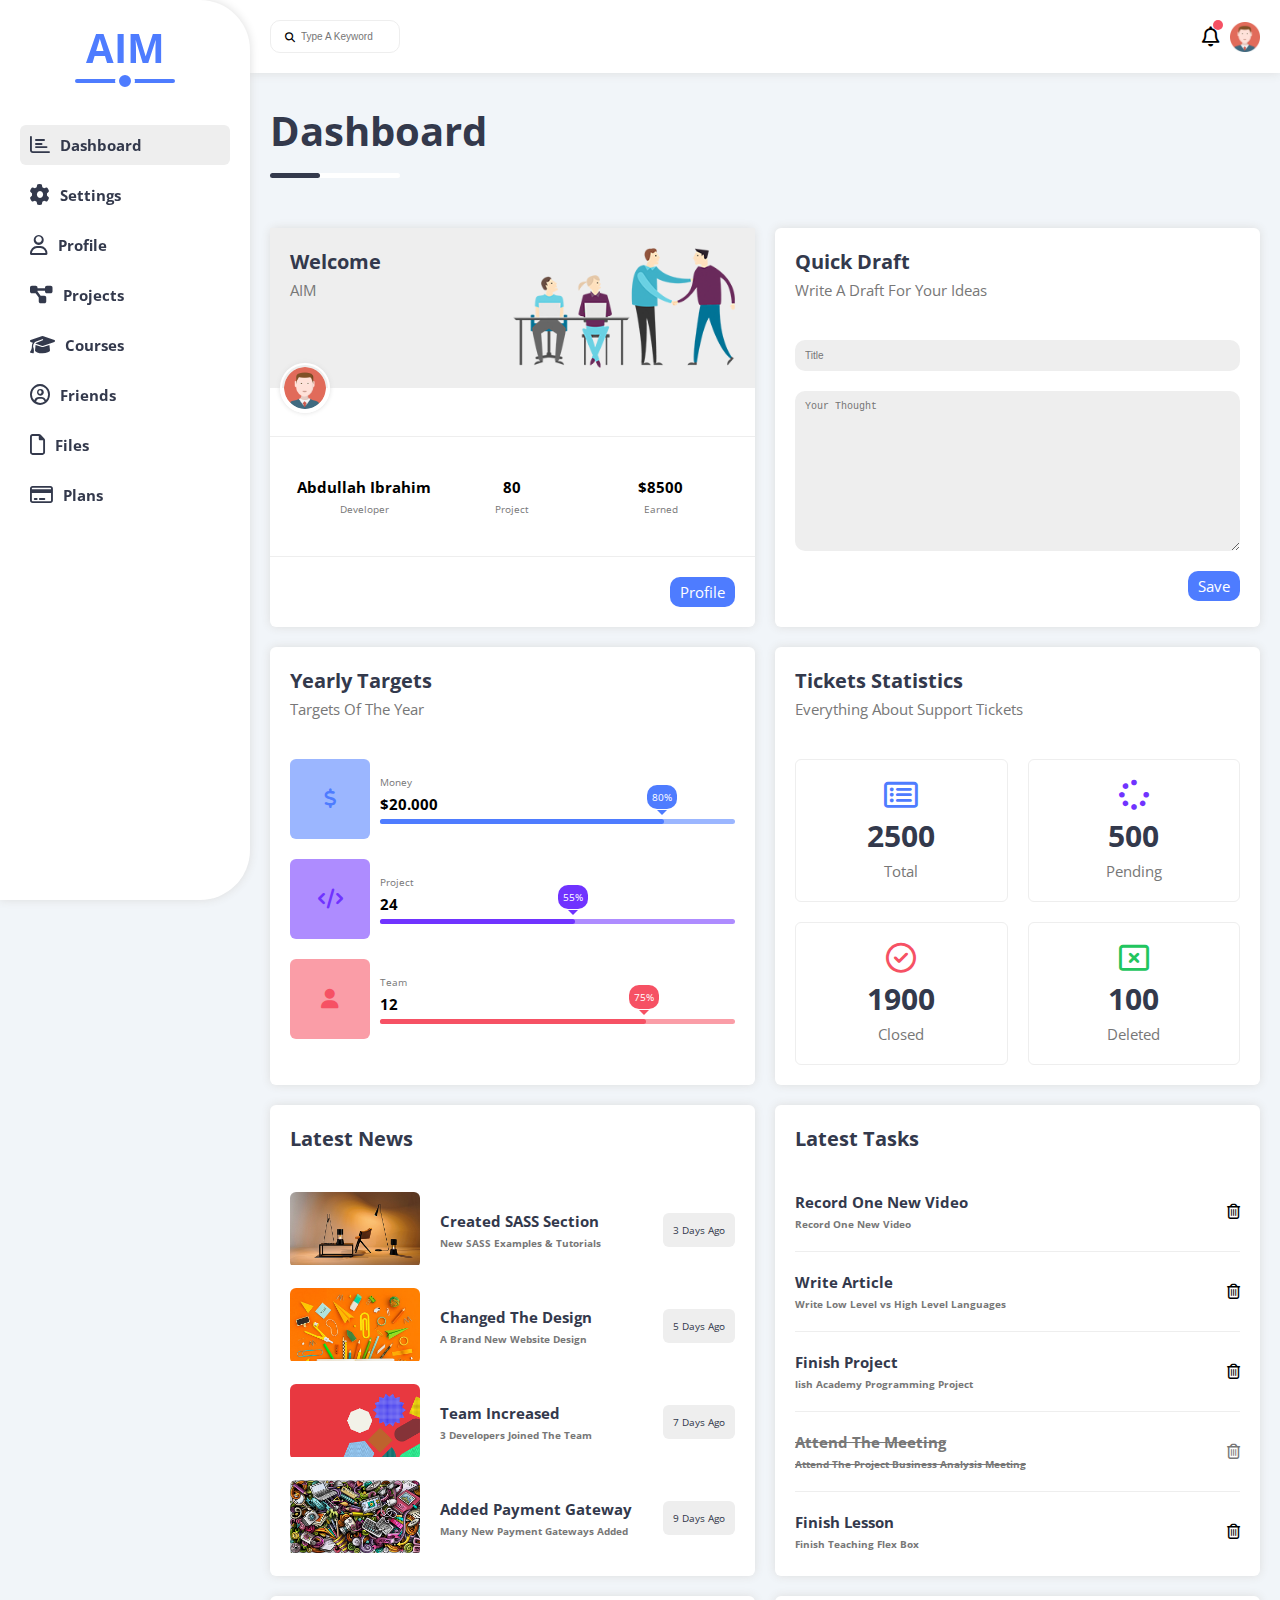
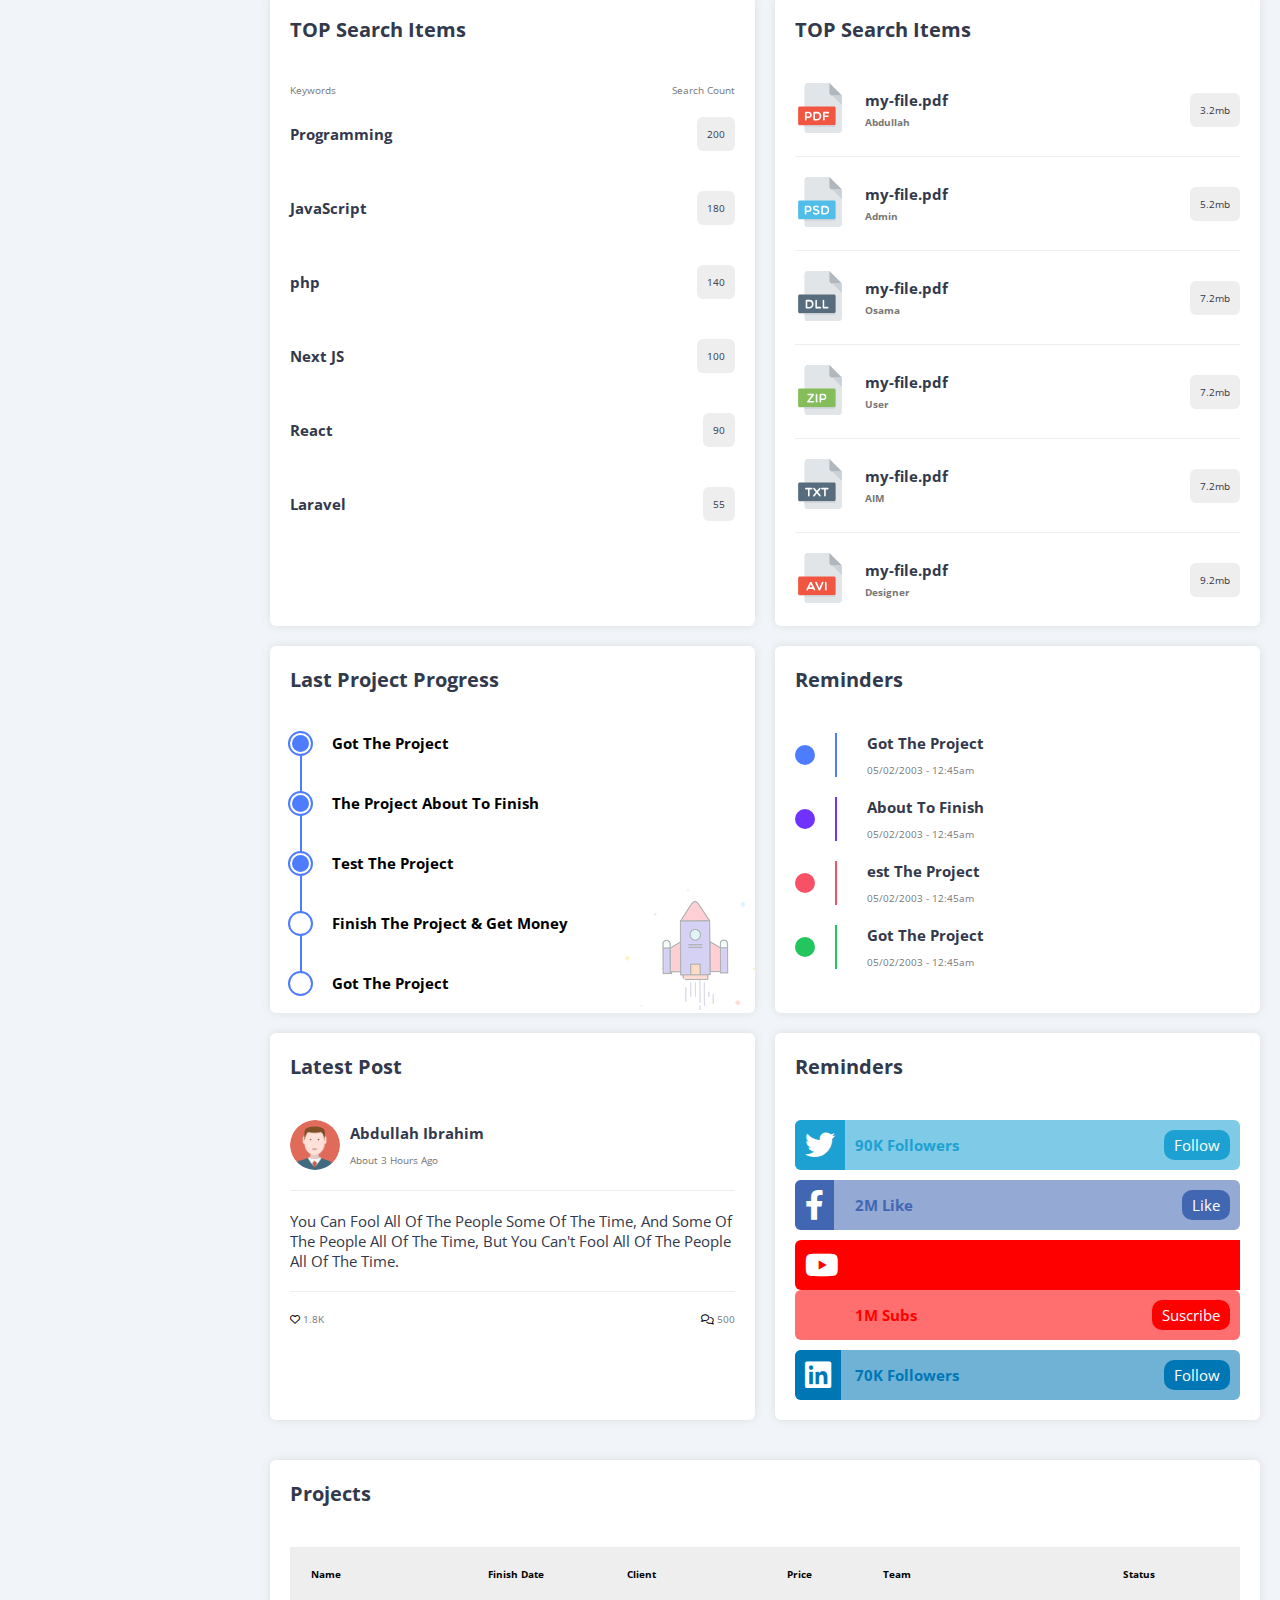
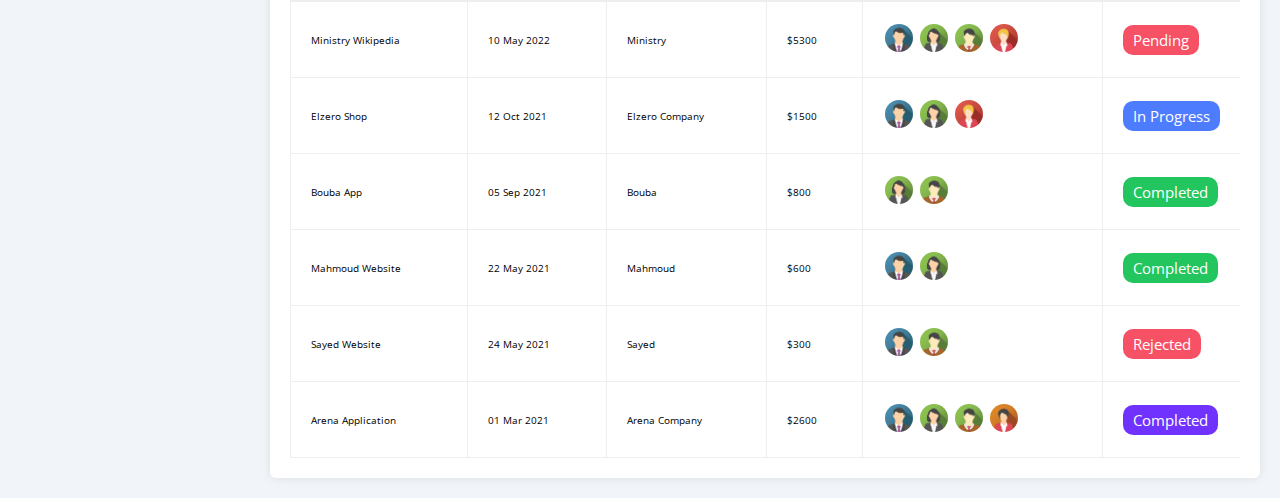
==== commit 2d58120b: "Original Project" ====
--- a/index.html
+++ b/index.html
@@ -646,38 +646,38 @@
               <h2 class="m-0 fs-20 c-black">Reminders</h2>
             </div>
             <div class="medias d-flex f-column gap-10 pt-20 mq-s-pt-10">
-              <div class="media-row d-flex">
-                <div class="icon center-flex w-50 tn-05">
+              <div class="media-row p-relative">
+                <div class="icon p-10 p-absolute tn-05">
                   <i class="fab fa-twitter fs-30 c-white"></i>
                 </div>
-                <div class="stat between-flex flex-1 p-10">
+                <div class="stat between-flex pl-60 p-10">
                   <span class="fw-bold fs-15">90K Followers</span>
                   <a href="#" class="visit c-white btn-shape">Follow</a>
                 </div>
               </div>
-              <div class="media-row d-flex">
-                <div class="icon center-flex w-50 tn-05">
+              <div class="media-row p-relative">
+                <div class="icon p-10 p-absolute tn-05">
                   <i class="fab fa-facebook-f fs-30 c-white"></i>
                 </div>
-                <div class="stat between-flex flex-1 p-10">
+                <div class="stat between-flex pl-60 p-10">
                   <span class="fw-bold fs-15">2M Like</span>
                   <a href="#" class="visit c-white btn-shape">Like</a>
                 </div>
               </div>
-              <div class="media-row d-flex">
-                <div class="icon center-flex w-50 tn-05">
+              <div class="media-row p-relative">
+                <div class="icon p-10 p-absolutew-50 tn-05">
                   <i class="fab fa-youtube fs-30 c-white"></i>
                 </div>
-                <div class="stat between-flex flex-1 p-10">
+                <div class="stat between-flex pl-60 p-10">
                   <span class="fw-bold fs-15">1M Subs</span>
                   <a href="#" class="visit c-white btn-shape">Suscribe</a>
                 </div>
               </div>
-              <div class="media-row d-flex">
-                <div class="icon center-flex w-50 tn-05">
+              <div class="media-row p-relative">
+                <div class="icon p-10 p-absolute tn-05">
                   <i class="fab fa-linkedin fs-30 c-white"></i>
                 </div>
-                <div class="stat between-flex flex-1 p-10">
+                <div class="stat between-flex pl-60 p-10">
                   <span class="fw-bold fs-15">70K Followers</span>
                   <a href="#" class="visit c-white btn-shape">Follow</a>
                 </div>
--- a/css/framework.css
+++ b/css/framework.css
@@ -127,6 +127,9 @@
 .pl-30 {
   padding-left: 30px;
 }
+.pl-60 {
+  padding-left: 60px;
+}
 .pl-260 {
   padding-left: 260px;
 }
@@ -555,4 +558,4 @@
 }
 @media (max-width: 767px) {}
 @media (max-width: 767px) {}
-@media (max-width: 767px) {}+@media (max-width: 767px) {}
--- a/css/master.css
+++ b/css/master.css
@@ -259,7 +259,7 @@
     }
 }
 .latest-tasks .tasks .info i:hover {
-	color: var(--c-3);
+	color: var(--third-c);
 }
 .last-project > img {
     right: 0;
@@ -282,6 +282,13 @@
 }
 .last-project ul li.current::before {
     animation: change-c 0.8s infinite alternate;
+}
+.social-media .medias .media-row .icon {
+    border-bottom-left-radius: var(--rad-6);
+    border-top-left-radius: var(--rad-6);
+}
+.social-media .medias .media-row .stat {
+    border-radius: var(--rad-6);
 }
 .social-media .medias .media-row:first-child .icon,
 .social-media .medias .media-row:first-child a {
@@ -371,6 +378,7 @@
 }
 /* End Project Table */
 .social-info .socials .social-row i {
+    font-size: 15px;
     width: 40px;
     height: 40px;
     display: flex;
@@ -430,8 +438,8 @@
     font-weight: 900;
     background-color: var(--main-c);
     color: var(--bg-white);
-	width: 16px;
-    height: 16px;
+	width: 18px;
+    height: 18px;
     display: flex;
     align-items: center;
     justify-content: center;
@@ -477,8 +485,8 @@
 .backup .managers .date .control label::after {
     left: -7.5px;
     background-color: var(--main-c);
-	width: 13px;
-    height: 13px;
+	width: 14px;
+    height: 14px;
 	scale: 0;
 }
 .backup .managers .date .control input[type="radio"]:checked + label::before {
@@ -694,4 +702,4 @@
 	50% {
 		left: 80px;
 	}
-}+}
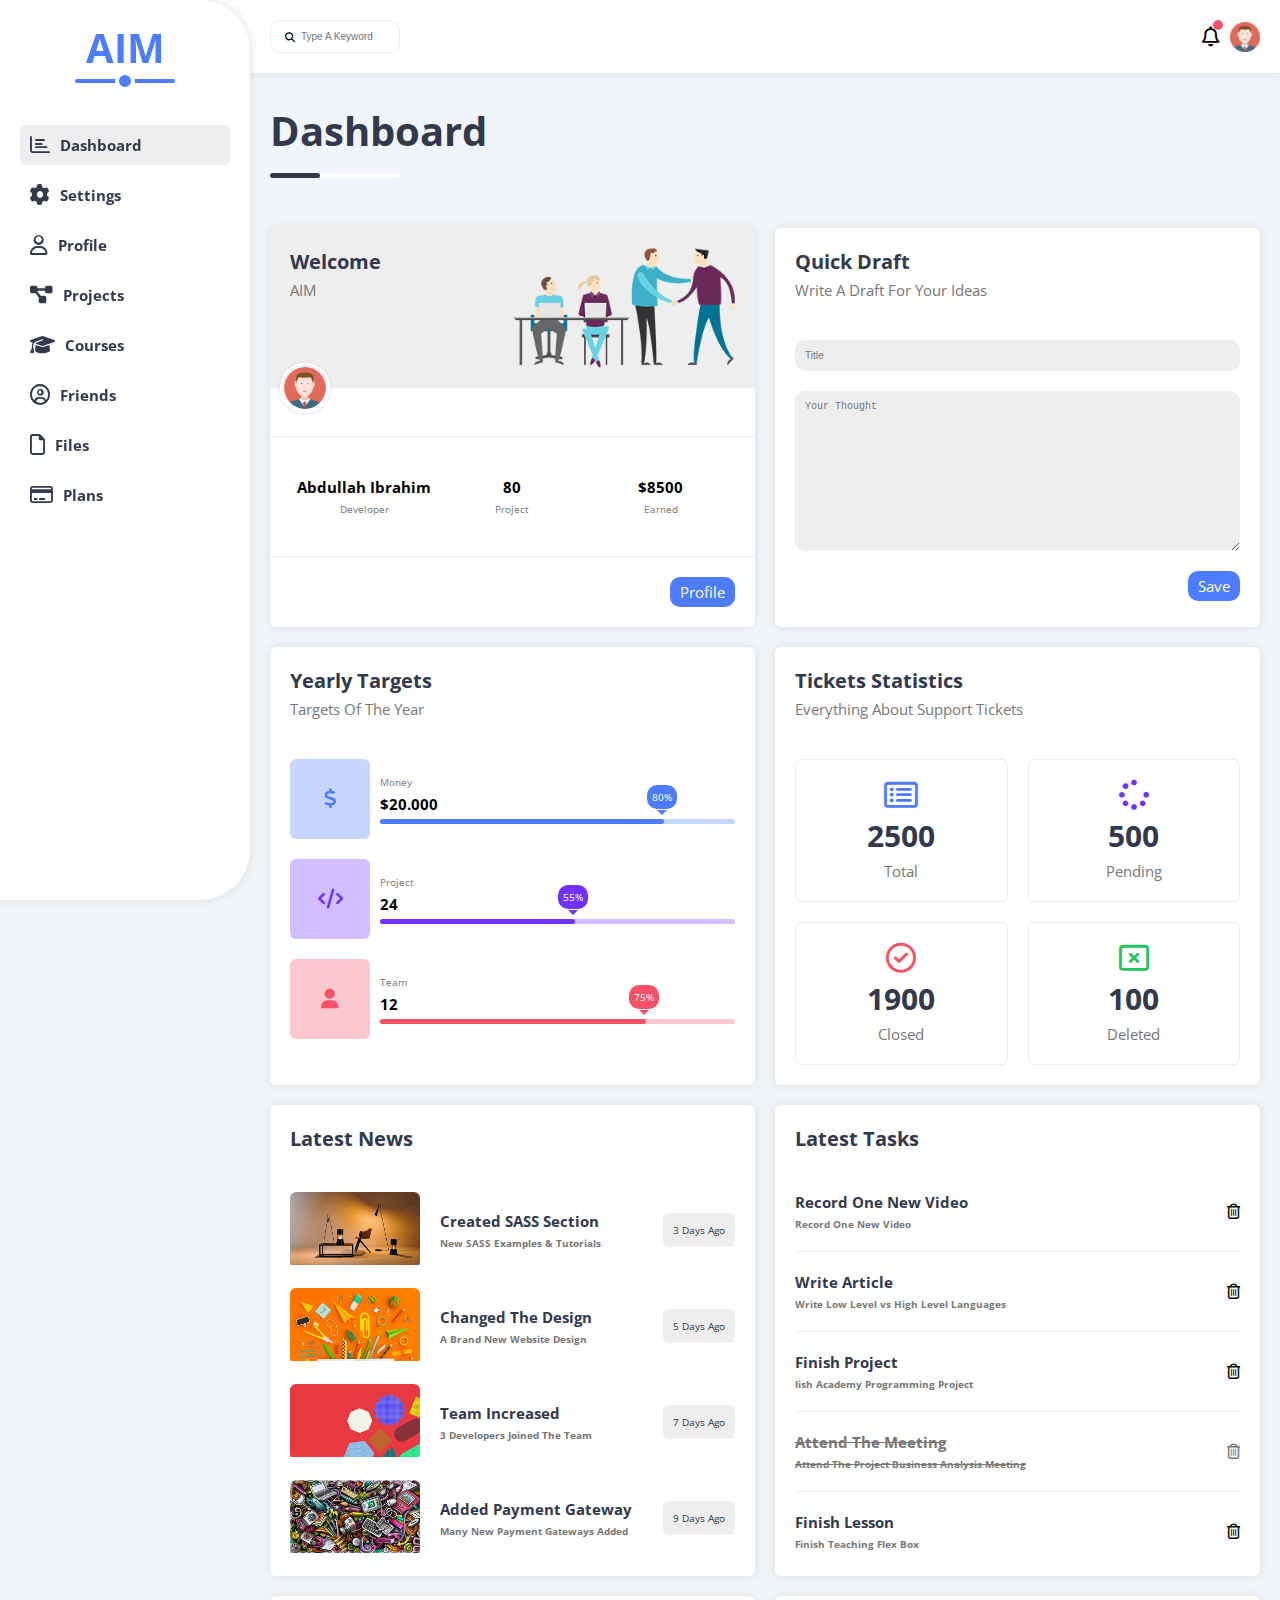
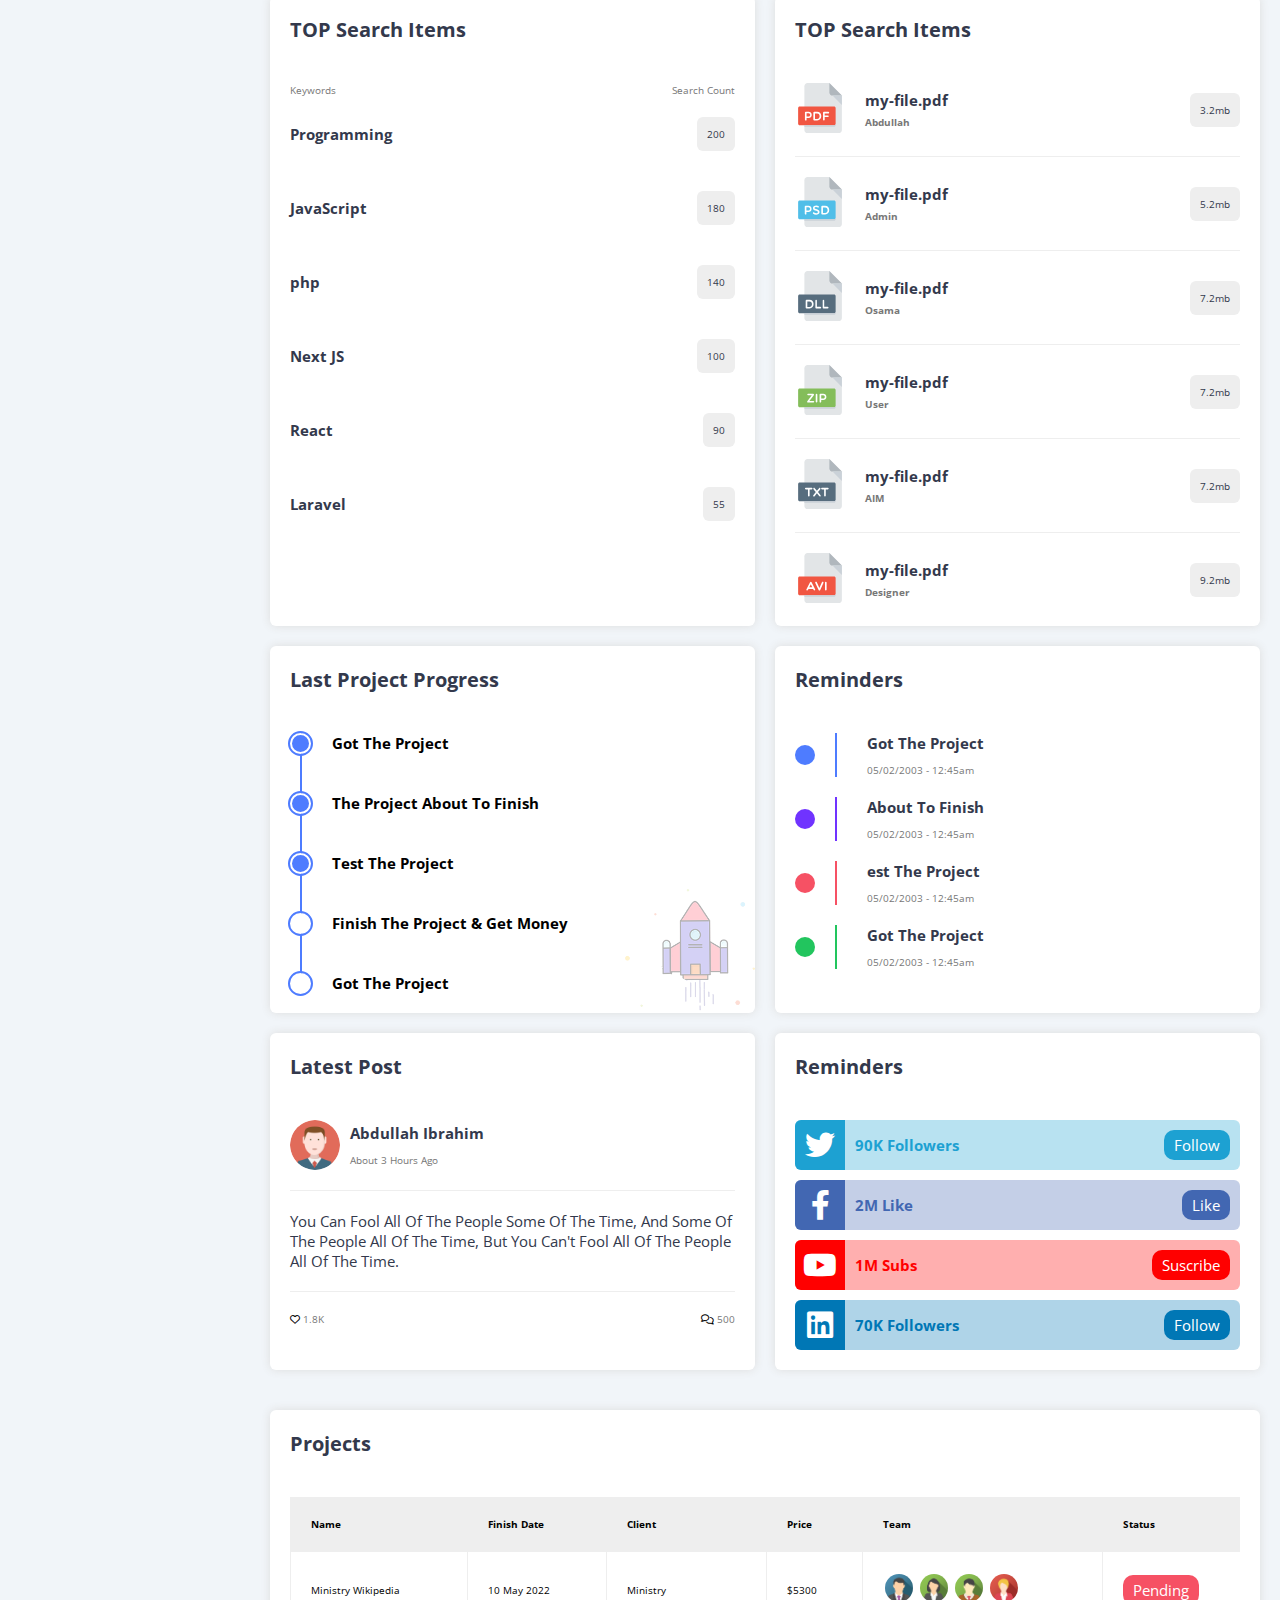
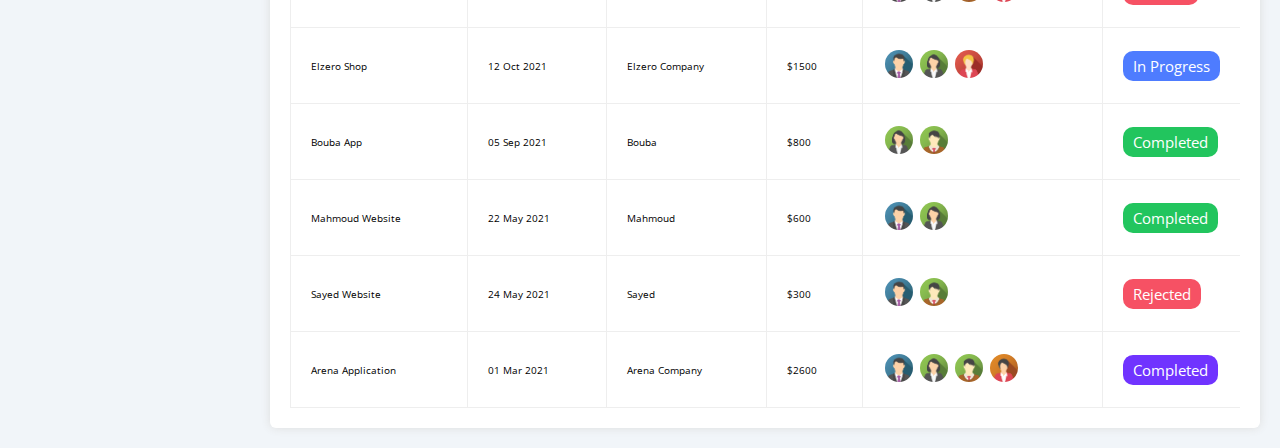
==== commit d26edd94: "Original Project" ====
--- a/index.html
+++ b/index.html
@@ -647,7 +647,7 @@
             </div>
             <div class="medias d-flex f-column gap-10 pt-20 mq-s-pt-10">
               <div class="media-row p-relative">
-                <div class="icon p-10 p-absolute tn-05">
+                <div class="icon p-10 p-absolute center-flex w-50 h-full tn-05">
                   <i class="fab fa-twitter fs-30 c-white"></i>
                 </div>
                 <div class="stat between-flex pl-60 p-10">
@@ -656,7 +656,7 @@
                 </div>
               </div>
               <div class="media-row p-relative">
-                <div class="icon p-10 p-absolute tn-05">
+                <div class="icon p-10 p-absolute center-flex w-50 h-full tn-05">
                   <i class="fab fa-facebook-f fs-30 c-white"></i>
                 </div>
                 <div class="stat between-flex pl-60 p-10">
@@ -665,7 +665,7 @@
                 </div>
               </div>
               <div class="media-row p-relative">
-                <div class="icon p-10 p-absolutew-50 tn-05">
+                <div class="icon p-10 p-absolute center-flex w-50 h-full tn-05">
                   <i class="fab fa-youtube fs-30 c-white"></i>
                 </div>
                 <div class="stat between-flex pl-60 p-10">
@@ -674,7 +674,7 @@
                 </div>
               </div>
               <div class="media-row p-relative">
-                <div class="icon p-10 p-absolute tn-05">
+                <div class="icon p-10 p-absolute center-flex w-50 h-full tn-05">
                   <i class="fab fa-linkedin fs-30 c-white"></i>
                 </div>
                 <div class="stat between-flex pl-60 p-10">
--- a/css/framework.css
+++ b/css/framework.css
@@ -2,14 +2,14 @@
   --bg-white: #fff;
   --bg-eee: #eee;
   --main-c: #4e7cff;
-  --main-c-t: #4e7dff90;
+  --main-c-t: #4e7dff50;
   --main-alt-c: #3268fb;
   --second-c: #7033ff;
-  --second-c-t: #7033ff90;
+  --second-c-t: #7033ff50;
   --third-c: #f65164;
-  --third-c-t: #f6516490;
+  --third-c-t: #f6516450;
   --fourth-c: #22c55e;
-  --fourth-c-t: #22c55e90;
+  --fourth-c-t: #22c55e50;
   --c-black: #33394c;
   --c-white: #fff;
   --rad-6: 6px;
--- a/css/master.css
+++ b/css/master.css
@@ -307,16 +307,16 @@
     background-color: #0077b5;
 }
 .social-media .medias .media-row:first-child .stat {
-    background-color: #1da1d290;
+    background-color: #1da1d250;
 }
 .social-media .medias .media-row:nth-child(2) .stat {
-    background-color: #4267b290;
+    background-color: #4267b250;
 }
 .social-media .medias .media-row:nth-child(3) .stat {
-    background-color: #ff000090;
+    background-color: #ff000050;
 }
 .social-media .medias .media-row:last-child .stat {
-    background-color: #0077b590;
+    background-color: #0077b550;
 }
 .social-media .medias .media-row:first-child .stat span {
     color: #1da1d2;
@@ -332,7 +332,6 @@
 }
 .social-media .medias .media-row .icon:hover {
     rotate: 4deg;
-    scale: 1.05;
 }
 /* Start Project Table */
 .project-table .responsive-table {
